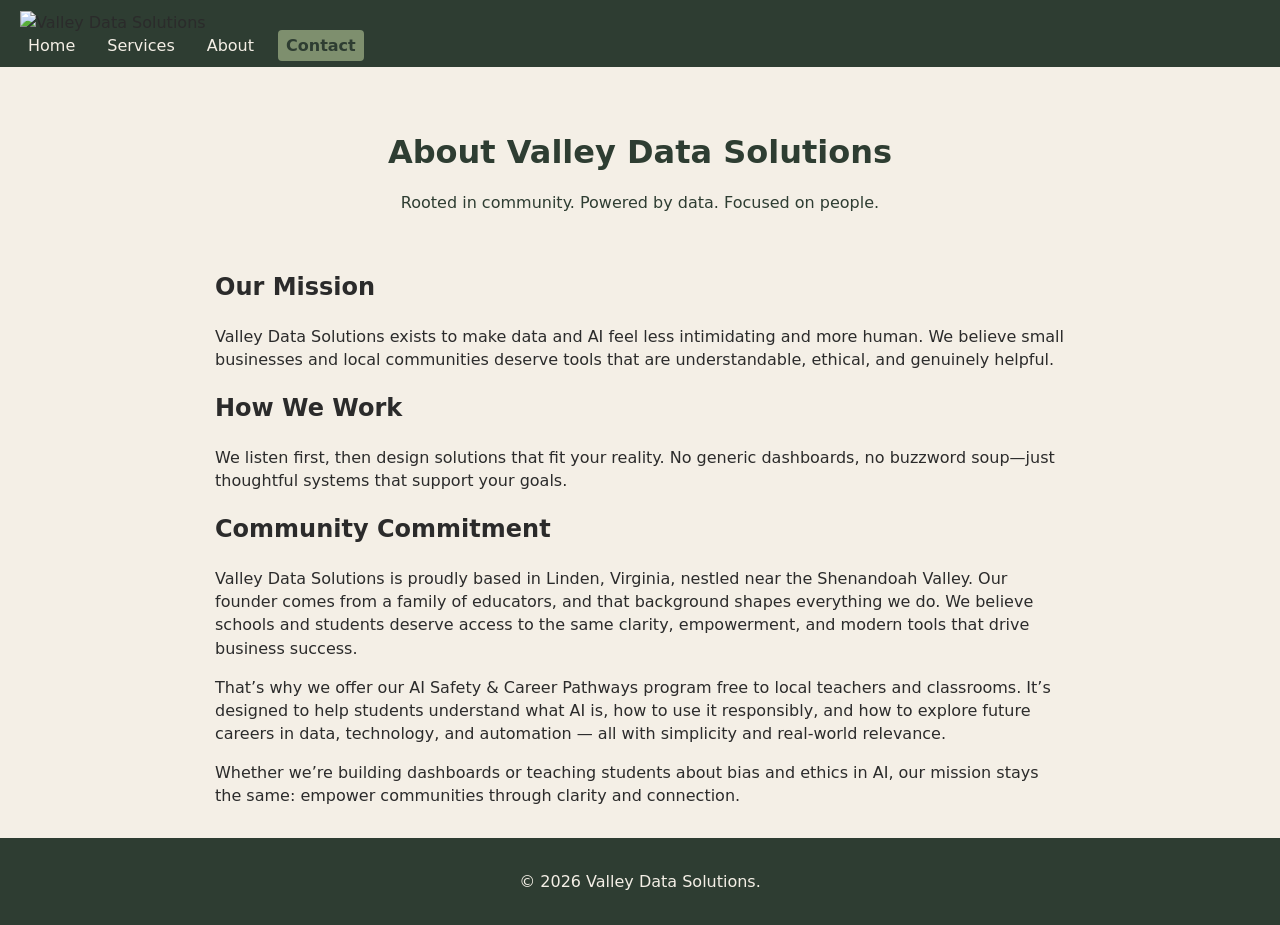
==== about.html @ 58f8d3e8 "Force update all HTML pages" ====
<!DOCTYPE html>
<html lang="en">
<head>
    <meta charset="UTF-8">
    <meta name="viewport" content="width=device-width, initial-scale=1.0">
    <title>About Us – Valley Data Solutions</title>
    <link rel="stylesheet" href="styles.css">
</head>
<body>

<nav>
    <div class="nav-left">
        <img src="logo.png" class="logo" alt="Valley Data Solutions">

        <button class="hamburger" id="hamburger">
            <span></span>
            <span></span>
            <span></span>
        </button>
    </div>

    <ul id="nav-links">
        <li><a href="/">Home</a></li>
        <li><a href="#services">Services</a></li>
        <li><a href="#about">About</a></li>
        <li><a href="#contact" class="cta">Contact</a></li>
    </ul>
</nav>
<header>
    <h1>About Valley Data Solutions</h1>
    <p>Rooted in community. Powered by data. Focused on people.</p>
</header>

<section class="content">
    <h2>Our Mission</h2>
    <p>Valley Data Solutions exists to make data and AI feel less intimidating and more human. We believe small businesses and local communities deserve tools that are understandable, ethical, and genuinely helpful.</p>

    <h2>How We Work</h2>
    <p>We listen first, then design solutions that fit your reality. No generic dashboards, no buzzword soup—just thoughtful systems that support your goals.</p>

    <h2>Community Commitment</h2>
    <p>Valley Data Solutions is proudly based in Linden, Virginia, nestled near the Shenandoah Valley. Our founder comes from a family of educators, and that background shapes everything we do. We believe schools and students deserve access to the same clarity, empowerment, and modern tools that drive business success.</p>

<p>That’s why we offer our AI Safety & Career Pathways program free to local teachers and classrooms. It’s designed to help students understand what AI is, how to use it responsibly, and how to explore future careers in data, technology, and automation — all with simplicity and real-world relevance.</p>

<p>Whether we’re building dashboards or teaching students about bias and ethics in AI, our mission stays the same: empower communities through clarity and connection.</p>
</section>

<footer>
    <p>© 2026 Valley Data Solutions.</p>
</footer>
<script>
const hamburger = document.getElementById('hamburger');
const navLinks = document.getElementById('nav-links');

hamburger.addEventListener('click', () => {
    hamburger.classList.toggle('active');
    navLinks.classList.toggle('active');
});
</script>

</body>
</html>
---- styles.css ----
/* Base */
body {
    margin: 0;
    font-family: "Segoe UI", system-ui, -apple-system, sans-serif;
    background-color: #F7F4EF;
    color: #3A3A3A;
}

/* Navigation */
nav {
    background-color: #2F4F3E;
    padding: 12px 20px;
}

nav ul {
    list-style: none;
    margin: 0;
    padding: 0;
    display: flex;
    gap: 18px;
    align-items: center;
}

nav a {
    color: #F7F4EF;
    text-decoration: none;
    font-weight: 500;
    padding: 6px 8px;
    border-radius: 4px;
}

nav a.active {
    background-color: #445F4D;
}

nav a.cta {
    background-color: #8FAF9A;
    color: #2F4F3E;
    font-weight: 600;
}

/* Hero */
.hero {
    background: linear-gradient(135deg, #2F4F3E, #445F4D);
    color: #F7F4EF;
    padding: 80px 20px;
    text-align: center;
}

.hero-content {
    max-width: 800px;
    margin: 0 auto;
}

.hero h1 {
    margin: 0 0 10px;
    font-size: 3rem;
}

.hero p {
    margin: 0 0 25px;
    font-size: 1.2rem;
}

.hero-buttons {
    display: flex;
    justify-content: center;
    gap: 15px;
    flex-wrap: wrap;
}

/* Buttons */
.btn {
    display: inline-block;
    padding: 10px 18px;
    border-radius: 4px;
    text-decoration: none;
    font-weight: 600;
}

.btn.primary {
    background-color: #F7F4EF;
    color: #2F4F3E;
}

.btn.secondary {
    background-color: #8FAF9A;
    color: #2F4F3E;
}

/* Sections */
header {
    text-align: center;
    padding: 50px 20px 30px;
    color: #2F4F3E;
}

header h1 {
    margin-bottom: 10px;
}

.intro, .content {
    max-width: 800px;
    margin: 30px auto;
    padding: 0 20px;
}

/* Cards */
.cards {
    max-width: 1000px;
    margin: 30px auto 50px;
    padding: 0 20px;
    display: grid;
    gap: 20px;
}

.cards .card {
    background-color: #E8E1D5;
    border-left: 6px solid #8FAF9A;
    padding: 20px;
    border-radius: 6px;
}

/* Services */
.services {
    max-width: 900px;
    margin: 30px auto 50px;
    padding: 0 20px;
}

.service-card {
    background-color: #E8E1D5;
    border-left: 6px solid #8FAF9A;
    padding: 20px;
    border-radius: 6px;
    margin-bottom: 20px;
}

.service-card .price {
    font-weight: 700;
    margin-top: 10px;
}

/* Base */
body {
    margin: 0;
    font-family: "Segoe UI", system-ui, sans-serif;
    background-color: #F4EFE6;
    color: #2B2B2B;
    line-height: 1.45;
}

/* Navigation */
nav {
    background-color: #2E3D32;
    padding: 10px 20px;
}

nav ul {
    list-style: none;
    margin: 0;
    padding: 0;
    display: flex;
    gap: 16px;
    align-items: center;
}

nav a {
    color: #F4EFE6;
    text-decoration: none;
    font-weight: 500;
    padding: 6px 8px;
    border-radius: 4px;
}

nav a.active {
    background-color: #556B2F;
}

nav a.cta {
    background-color: #7E8F6E;
    color: #2E3D32;
    font-weight: 600;
}

/* Hero */
.hero {
    background-color: #2E3D32;
    color: #F4EFE6;
    padding: 60px 20px;
    text-align: center;
}

.hero h1 {
    margin: 0 0 8px;
    font-size: 2.6rem;
}

.hero p {
    margin: 0 0 20px;
    font-size: 1.1rem;
    max-width: 600px;
    margin-left: auto;
    margin-right: auto;
}

.hero-buttons {
    display: flex;
    justify-content: center;
    gap: 12px;
}

/* Buttons */
.btn {
    display: inline-block;
    padding: 10px 16px;
    border-radius: 4px;
    text-decoration: none;
    font-weight: 600;
}

.btn.primary {
    background-color: #F4EFE6;
    color: #2E3D32;
}

.btn.secondary {
    background-color: #7E8F6E;
    color: #2E3D32;
}

/* Sections */
header {
    text-align: center;
    padding: 40px 20px 20px;
    color: #2E3D32;
}

.intro, .content {
    max-width: 850px;
    margin: 20px auto;
    padding: 0 20px;
}

/* Cards */
.cards {
    max-width: 900px;
    margin: 20px auto 40px;
    padding: 0 20px;
    display: grid;
    gap: 16px;
}

.card {
    background-color: #E3D9C8;
    border-left: 5px solid #556B2F;
    padding: 18px;
    border-radius: 6px;
}

/* Services */
.services {
    max-width: 850px;
    margin: 20px auto 40px;
    padding: 0 20px;
}

.service-card {
    background-color: #E3D9C8;
    border-left: 5px solid #556B2F;
    padding: 18px;
    border-radius: 6px;
    margin-bottom: 16px;
}

.service-card .price {
    font-weight: 700;
    margin-top: 8px;
}

/* Forms */
.form-section {
    max-width: 600px;
    margin: 20px auto 40px;
    background-color: #E3D9C8;
    padding: 22px 18px;
    border-radius: 8px;
}

form label {
    display: block;
    margin-top: 12px;
    font-weight: 600;
    color: #2E3D32;
}

form input,
form textarea {
    width: 90%;
    padding: 10px;
    margin-top: 4px;
    border-radius: 4px;
    border: 1px solid #7E8F6E;
    background-color: #F4EFE6;
    font-family: inherit;
}

button {
    margin-top: 18px;
    background-color: #2E3D32;
    color: #F4EFE6;
    padding: 10px 18px;
    border: none;
    border-radius: 4px;
    cursor: pointer;
    font-weight: 600;
}

/* Footer */
footer {
    text-align: center;
    padding: 16px;
    background-color: #2E3D32;
    color: #F4EFE6;
    margin-top: 30px;
}
.logo { height: 60px; margin-right: 12px; vertical-align: middle; }

.biglogo { height: 400px; margin-right: 12px; vertical-align: middle; }

/* ------------------------------
   HAMBURGER MENU (MOBILE)
------------------------------ */

/* Hide hamburger on desktop */
.hamburger {
    display: none;
    flex-direction: column;
    gap: 6px;
    background: none;
    border: none;
    cursor: pointer;
    padding: 6px;
}

.hamburger span {
    width: 28px;
    height: 3px;
    background: #F4EFE6; /* matches your nav text color */
    border-radius: 3px;
    transition: 0.3s ease;
}

/* Mobile nav container */
.nav-links {
    display: flex;
    gap: 16px;
    align-items: center;
}

/* ------------------------------
   MOBILE BREAKPOINT
------------------------------ */
@media (max-width: 768px) {

    /* Show hamburger */
    .hamburger {
        display: flex;
    }

    /* Turn nav into vertical dropdown */
    nav ul {
        position: absolute;
        top: 60px;
        right: 0;
        width: 100%;
        background-color: #2E3D32;
        flex-direction: column;
        align-items: center;
        gap: 20px;
        padding: 20px 0;
        display: none; /* hidden by default */
        border-bottom: 2px solid #556B2F;
    }

    /* When active */
    nav ul.active {
        display: flex;
    }

    /* Animate hamburger into X */
    .hamburger.active span:nth-child(1) {
        transform: translateY(9px) rotate(45deg);
    }

    .hamburger.active span:nth-child(2) {
        opacity: 0;
    }

    .hamburger.active span:nth-child(3) {
        transform: translateY(-9px) rotate(-45deg);
    }

    /* Hero text scaling */
    .hero h1 {
        font-size: 2rem;
    }

    .hero p {
        font-size: 1rem;
    }

    /* Cards stack cleanly */
    .cards {
        grid-template-columns: 1fr;
    }

    /* Form width fix */
    form input,
    form textarea {
        width: 100%;
    }

    /* Logo scaling */
    .logo {
        height: 45px;
    }
/* Minor optimization to force Git update */
nav img.logo { display: inline-block; }
}
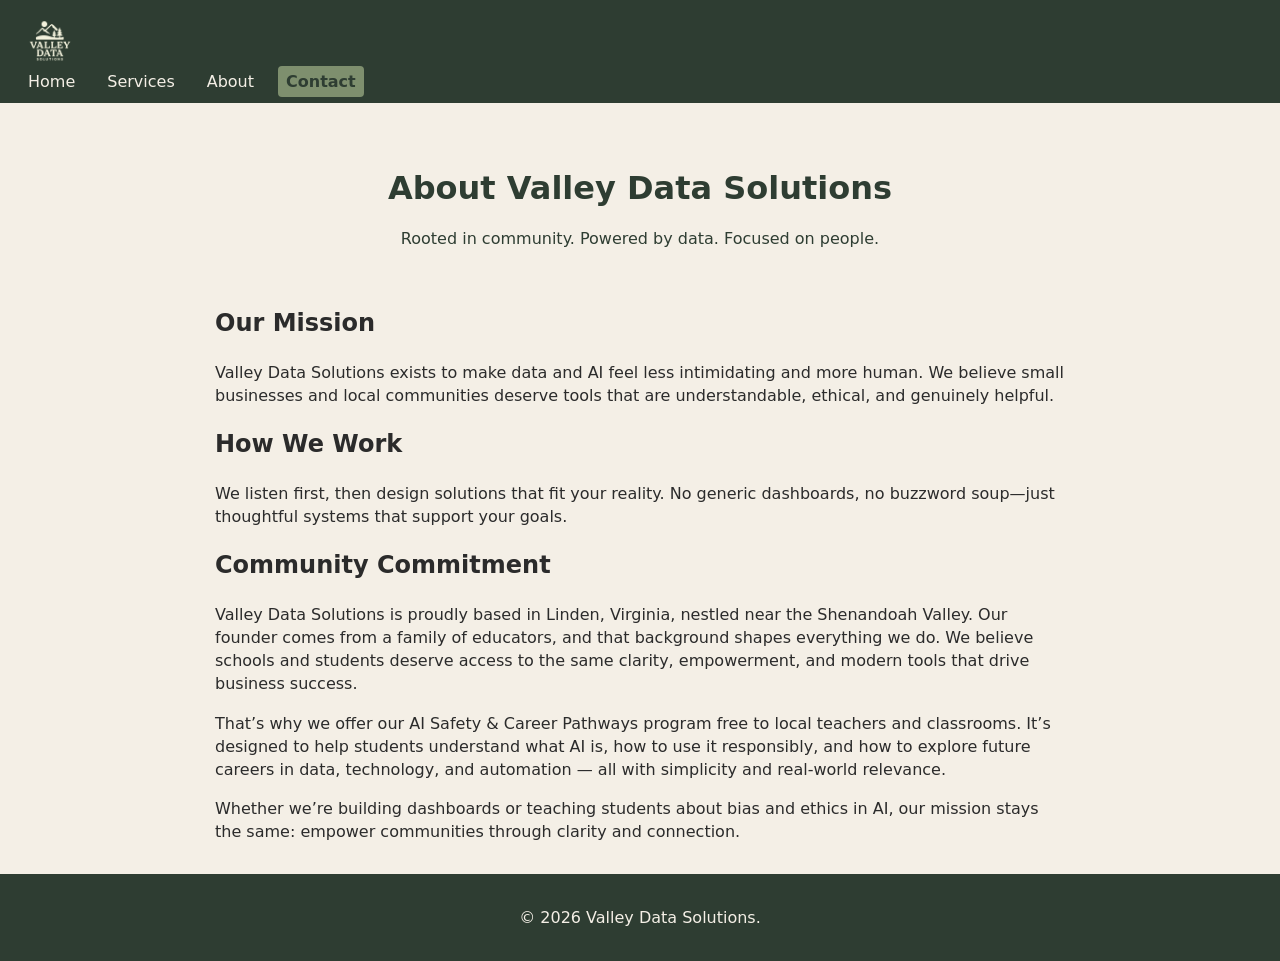
==== commit b69ec335: "Force update all HTML pages" ====
--- a/about.html
+++ b/about.html
@@ -10,7 +10,7 @@
 
 <nav>
     <div class="nav-left">
-        <img src="logo.png" class="logo" alt="Valley Data Solutions">
+        <img src="logo-light.png" class="logo" alt="Valley Data Solutions">
 
         <button class="hamburger" id="hamburger">
             <span></span>
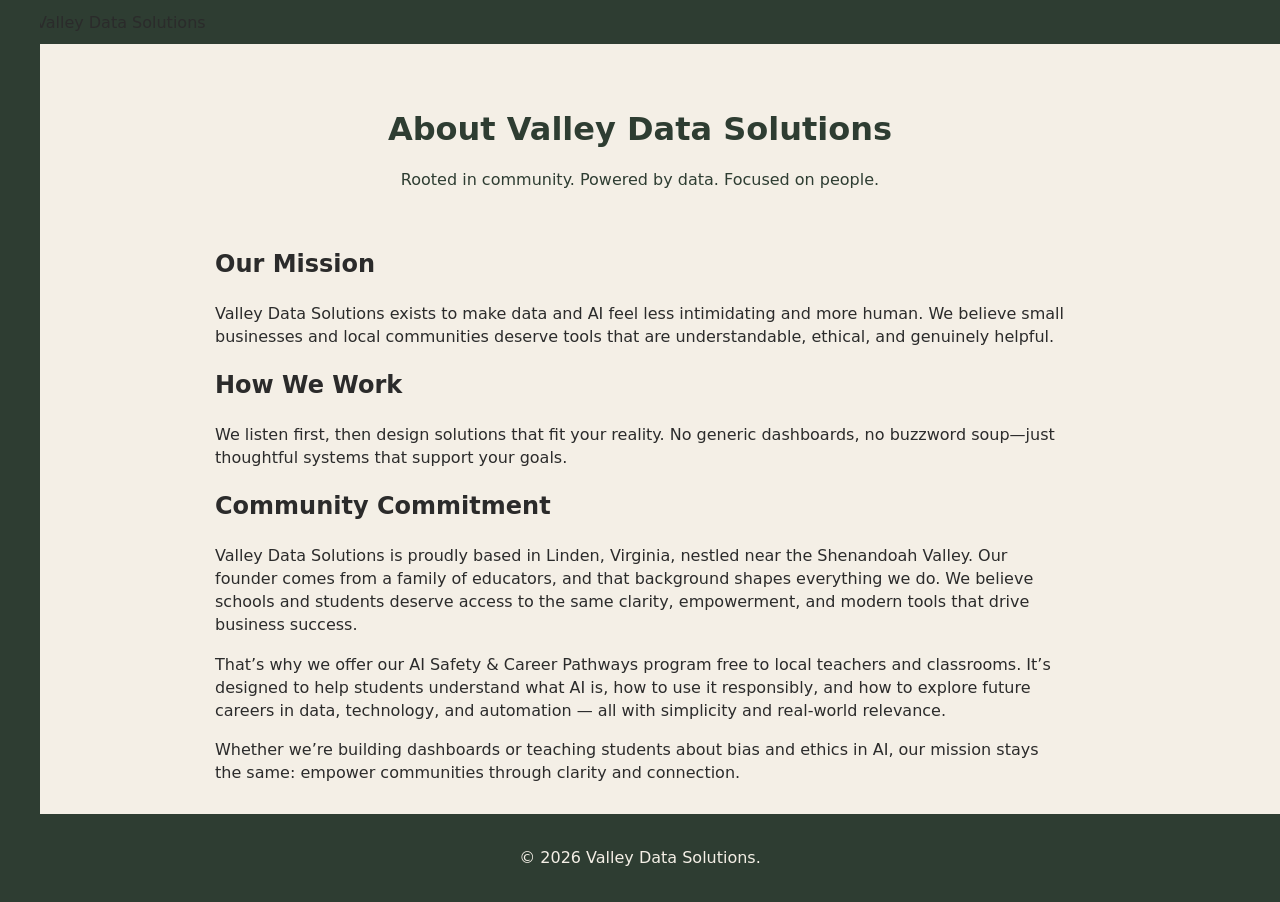
==== commit 607778ea: "Updated nav + hamburger menu across all pages" ====
--- a/about.html
+++ b/about.html
@@ -10,7 +10,7 @@
 
 <nav>
     <div class="nav-left">
-        <img src="logo-light.png" class="logo" alt="Valley Data Solutions">
+        <img src="logo.png" class="logo" alt="Valley Data Solutions">
 
         <button class="hamburger" id="hamburger">
             <span></span>
@@ -18,14 +18,17 @@
             <span></span>
         </button>
     </div>
+</nav>
 
-    <ul id="nav-links">
-        <li><a href="/">Home</a></li>
-        <li><a href="#services">Services</a></li>
-        <li><a href="#about">About</a></li>
-        <li><a href="#contact" class="cta">Contact</a></li>
+<!-- Slide-out menu -->
+<div class="side-menu" id="side-menu">
+    <ul>
+        <li><a href="index.html">Home</a></li>
+        <li><a href="services.html">Services</a></li>
+        <li><a href="about.html">About</a></li>
+        <li><a href="contact.html" class="cta">Contact</a></li>
     </ul>
-</nav>
+</div>
 <header>
     <h1>About Valley Data Solutions</h1>
     <p>Rooted in community. Powered by data. Focused on people.</p>
--- a/styles.css
+++ b/styles.css
@@ -427,4 +427,64 @@
     }
 /* Minor optimization to force Git update */
 nav img.logo { display: inline-block; }
+nav {
+    display: flex;
+    justify-content: space-between;
+    align-items: center; /* THIS fixes the vertical alignment */
+    padding: 12px 20px;
+    background-color: #2E3D32;
+    position: relative;
+    z-index: 1000;
+}
+
+.nav-left {
+    display: flex;
+    align-items: center;
+    gap: 12px;
+}
+}
+/* Slide-out menu */
+.side-menu {
+    position: fixed;
+    top: 0;
+    left: -260px; /* hidden off-screen */
+    width: 260px;
+    height: 100vh;
+    background-color: #2E3D32;
+    padding: 40px 20px;
+    transition: left 0.3s ease;
+    z-index: 2000;
+}
+
+.side-menu ul {
+    list-style: none;
+    padding: 0;
+    margin: 0;
+    display: flex;
+    flex-direction: column;
+    gap: 20px;
+}
+
+.side-menu a {
+    color: #F4EFE6;
+    text-decoration: none;
+    font-size: 1.2rem;
+    font-weight: 500;
+}
+
+.side-menu.active {
+    left: 0; /* slide in */
+}
+
+/* Hamburger animation */
+.hamburger.active span:nth-child(1) {
+    transform: translateY(9px) rotate(45deg);
+}
+
+.hamburger.active span:nth-child(2) {
+    opacity: 0;
+}
+
+.hamburger.active span:nth-child(3) {
+    transform: translateY(-9px) rotate(-45deg);
 }
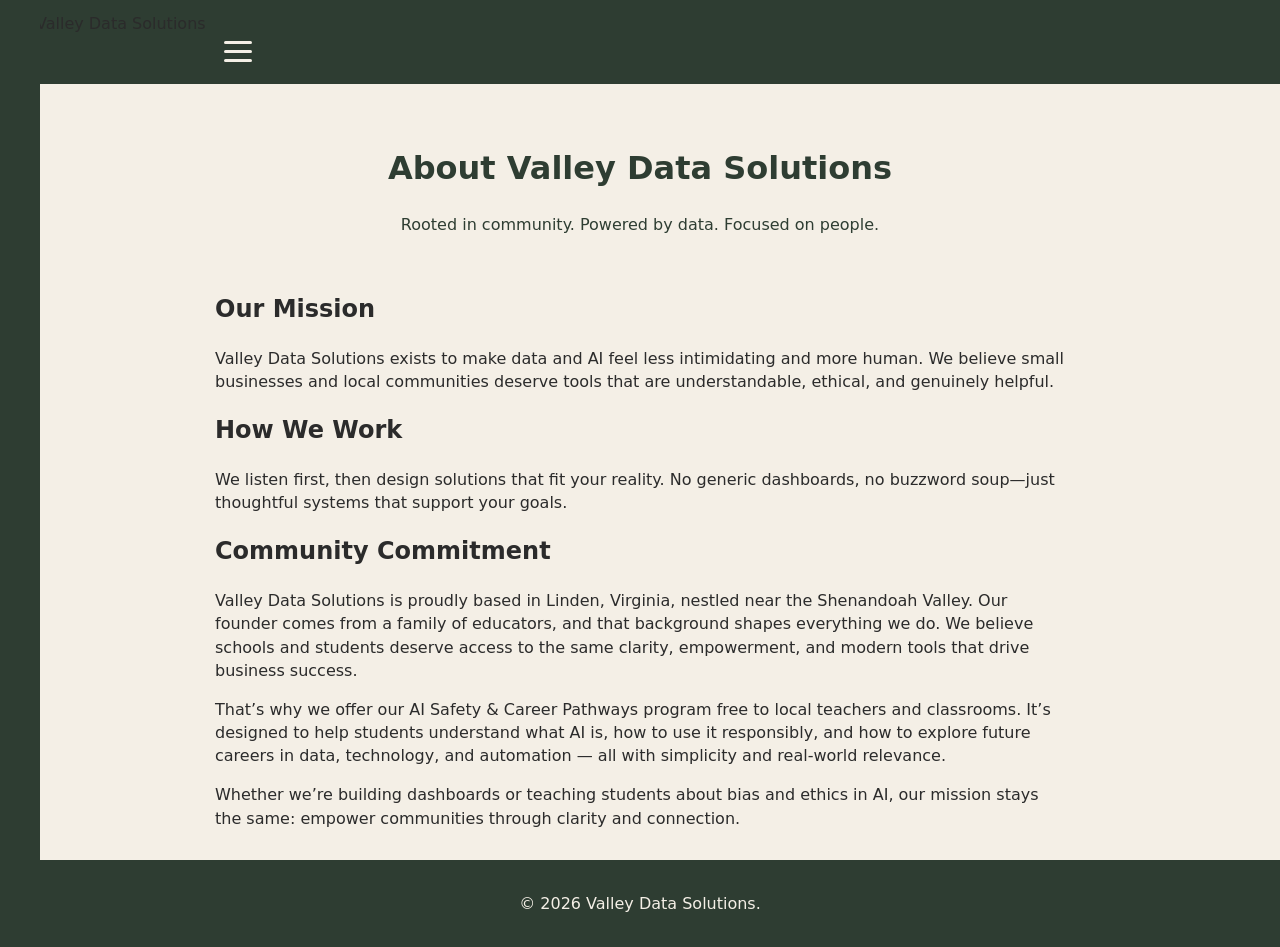
==== commit b1a333dd: "Updated nav + hamburger menu across all pages" ====
--- a/about.html
+++ b/about.html
@@ -29,6 +29,7 @@
         <li><a href="contact.html" class="cta">Contact</a></li>
     </ul>
 </div>
+
 <header>
     <h1>About Valley Data Solutions</h1>
     <p>Rooted in community. Powered by data. Focused on people.</p>
@@ -54,11 +55,11 @@
 </footer>
 <script>
 const hamburger = document.getElementById('hamburger');
-const navLinks = document.getElementById('nav-links');
+const sideMenu = document.getElementById('side-menu');
 
 hamburger.addEventListener('click', () => {
     hamburger.classList.toggle('active');
-    navLinks.classList.toggle('active');
+    sideMenu.classList.toggle('active');
 });
 </script>
 
--- a/styles.css
+++ b/styles.css
@@ -1,147 +1,6 @@
-/* Base */
-body {
-    margin: 0;
-    font-family: "Segoe UI", system-ui, -apple-system, sans-serif;
-    background-color: #F7F4EF;
-    color: #3A3A3A;
-}
-
-/* Navigation */
-nav {
-    background-color: #2F4F3E;
-    padding: 12px 20px;
-}
-
-nav ul {
-    list-style: none;
-    margin: 0;
-    padding: 0;
-    display: flex;
-    gap: 18px;
-    align-items: center;
-}
-
-nav a {
-    color: #F7F4EF;
-    text-decoration: none;
-    font-weight: 500;
-    padding: 6px 8px;
-    border-radius: 4px;
-}
-
-nav a.active {
-    background-color: #445F4D;
-}
-
-nav a.cta {
-    background-color: #8FAF9A;
-    color: #2F4F3E;
-    font-weight: 600;
-}
-
-/* Hero */
-.hero {
-    background: linear-gradient(135deg, #2F4F3E, #445F4D);
-    color: #F7F4EF;
-    padding: 80px 20px;
-    text-align: center;
-}
-
-.hero-content {
-    max-width: 800px;
-    margin: 0 auto;
-}
-
-.hero h1 {
-    margin: 0 0 10px;
-    font-size: 3rem;
-}
-
-.hero p {
-    margin: 0 0 25px;
-    font-size: 1.2rem;
-}
-
-.hero-buttons {
-    display: flex;
-    justify-content: center;
-    gap: 15px;
-    flex-wrap: wrap;
-}
-
-/* Buttons */
-.btn {
-    display: inline-block;
-    padding: 10px 18px;
-    border-radius: 4px;
-    text-decoration: none;
-    font-weight: 600;
-}
-
-.btn.primary {
-    background-color: #F7F4EF;
-    color: #2F4F3E;
-}
-
-.btn.secondary {
-    background-color: #8FAF9A;
-    color: #2F4F3E;
-}
-
-/* Sections */
-header {
-    text-align: center;
-    padding: 50px 20px 30px;
-    color: #2F4F3E;
-}
-
-header h1 {
-    margin-bottom: 10px;
-}
-
-.intro, .content {
-    max-width: 800px;
-    margin: 30px auto;
-    padding: 0 20px;
-}
-
-/* Cards */
-.cards {
-    max-width: 1000px;
-    margin: 30px auto 50px;
-    padding: 0 20px;
-    display: grid;
-    gap: 20px;
-}
-
-.cards .card {
-    background-color: #E8E1D5;
-    border-left: 6px solid #8FAF9A;
-    padding: 20px;
-    border-radius: 6px;
-}
-
-/* Services */
-.services {
-    max-width: 900px;
-    margin: 30px auto 50px;
-    padding: 0 20px;
-}
-
-.service-card {
-    background-color: #E8E1D5;
-    border-left: 6px solid #8FAF9A;
-    padding: 20px;
-    border-radius: 6px;
-    margin-bottom: 20px;
-}
-
-.service-card .price {
-    font-weight: 700;
-    margin-top: 10px;
-}
-
-/* Base */
+/* -----------------------------------
+   BASE
+----------------------------------- */
 body {
     margin: 0;
     font-family: "Segoe UI", system-ui, sans-serif;
@@ -150,40 +9,110 @@
     line-height: 1.45;
 }
 
-/* Navigation */
+/* -----------------------------------
+   NAVIGATION
+----------------------------------- */
 nav {
-    background-color: #2E3D32;
-    padding: 10px 20px;
-}
-
-nav ul {
+    display: flex;
+    justify-content: space-between;
+    align-items: center;
+    padding: 12px 20px;
+    background-color: #2E3D32;
+    position: relative;
+    z-index: 1000;
+}
+
+.nav-left {
+    display: flex;
+    align-items: center;
+    gap: 12px;
+}
+
+.logo {
+    height: 60px;
+    vertical-align: middle;
+}
+
+/* -----------------------------------
+   HAMBURGER BUTTON
+----------------------------------- */
+.hamburger {
+    display: flex;
+    flex-direction: column;
+    gap: 6px;
+    background: none;
+    border: none;
+    cursor: pointer;
+    padding: 6px;
+}
+
+.hamburger span {
+    width: 28px;
+    height: 3px;
+    background: #F4EFE6;
+    border-radius: 3px;
+    transition: 0.3s ease;
+}
+
+/* Hamburger animation */
+.hamburger.active span:nth-child(1) {
+    transform: translateY(9px) rotate(45deg);
+}
+
+.hamburger.active span:nth-child(2) {
+    opacity: 0;
+}
+
+.hamburger.active span:nth-child(3) {
+    transform: translateY(-9px) rotate(-45deg);
+}
+
+/* -----------------------------------
+   SLIDE-OUT SIDE MENU
+----------------------------------- */
+.side-menu {
+    position: fixed;
+    top: 0;
+    left: -260px; /* hidden off-screen */
+    width: 260px;
+    height: 100vh;
+    background-color: #2E3D32;
+    padding: 40px 20px;
+    transition: left 0.3s ease;
+    z-index: 2000;
+}
+
+.side-menu.active {
+    left: 0; /* slide in */
+}
+
+.side-menu ul {
     list-style: none;
+    padding: 0;
     margin: 0;
-    padding: 0;
-    display: flex;
-    gap: 16px;
-    align-items: center;
-}
-
-nav a {
+    display: flex;
+    flex-direction: column;
+    gap: 20px;
+}
+
+.side-menu a {
     color: #F4EFE6;
     text-decoration: none;
+    font-size: 1.2rem;
     font-weight: 500;
-    padding: 6px 8px;
-    border-radius: 4px;
-}
-
-nav a.active {
-    background-color: #556B2F;
-}
-
-nav a.cta {
+}
+
+.side-menu a.cta {
     background-color: #7E8F6E;
     color: #2E3D32;
-    font-weight: 600;
-}
-
-/* Hero */
+    padding: 8px 12px;
+    border-radius: 4px;
+    font-weight: 600;
+}
+
+/* -----------------------------------
+   HERO
+----------------------------------- */
 .hero {
     background-color: #2E3D32;
     color: #F4EFE6;
@@ -210,7 +139,9 @@
     gap: 12px;
 }
 
-/* Buttons */
+/* -----------------------------------
+   BUTTONS
+----------------------------------- */
 .btn {
     display: inline-block;
     padding: 10px 16px;
@@ -229,20 +160,25 @@
     color: #2E3D32;
 }
 
-/* Sections */
+/* -----------------------------------
+   SECTIONS
+----------------------------------- */
 header {
     text-align: center;
     padding: 40px 20px 20px;
     color: #2E3D32;
 }
 
-.intro, .content {
+.intro,
+.content {
     max-width: 850px;
     margin: 20px auto;
     padding: 0 20px;
 }
 
-/* Cards */
+/* -----------------------------------
+   CARDS
+----------------------------------- */
 .cards {
     max-width: 900px;
     margin: 20px auto 40px;
@@ -258,7 +194,9 @@
     border-radius: 6px;
 }
 
-/* Services */
+/* -----------------------------------
+   SERVICES
+----------------------------------- */
 .services {
     max-width: 850px;
     margin: 20px auto 40px;
@@ -278,7 +216,9 @@
     margin-top: 8px;
 }
 
-/* Forms */
+/* -----------------------------------
+   FORMS
+----------------------------------- */
 .form-section {
     max-width: 600px;
     margin: 20px auto 40px;
@@ -296,7 +236,7 @@
 
 form input,
 form textarea {
-    width: 90%;
+    width: 100%;
     padding: 10px;
     margin-top: 4px;
     border-radius: 4px;
@@ -316,7 +256,9 @@
     font-weight: 600;
 }
 
-/* Footer */
+/* -----------------------------------
+   FOOTER
+----------------------------------- */
 footer {
     text-align: center;
     padding: 16px;
@@ -324,84 +266,15 @@
     color: #F4EFE6;
     margin-top: 30px;
 }
-.logo { height: 60px; margin-right: 12px; vertical-align: middle; }
-
-.biglogo { height: 400px; margin-right: 12px; vertical-align: middle; }
-
-/* ------------------------------
-   HAMBURGER MENU (MOBILE)
------------------------------- */
-
-/* Hide hamburger on desktop */
-.hamburger {
-    display: none;
-    flex-direction: column;
-    gap: 6px;
-    background: none;
-    border: none;
-    cursor: pointer;
-    padding: 6px;
-}
-
-.hamburger span {
-    width: 28px;
-    height: 3px;
-    background: #F4EFE6; /* matches your nav text color */
-    border-radius: 3px;
-    transition: 0.3s ease;
-}
-
-/* Mobile nav container */
-.nav-links {
-    display: flex;
-    gap: 16px;
-    align-items: center;
-}
-
-/* ------------------------------
-   MOBILE BREAKPOINT
------------------------------- */
+
+/* -----------------------------------
+   MOBILE
+----------------------------------- */
 @media (max-width: 768px) {
-
-    /* Show hamburger */
-    .hamburger {
-        display: flex;
-    }
-
-    /* Turn nav into vertical dropdown */
-    nav ul {
-        position: absolute;
-        top: 60px;
-        right: 0;
-        width: 100%;
-        background-color: #2E3D32;
-        flex-direction: column;
-        align-items: center;
-        gap: 20px;
-        padding: 20px 0;
-        display: none; /* hidden by default */
-        border-bottom: 2px solid #556B2F;
-    }
-
-    /* When active */
-    nav ul.active {
-        display: flex;
-    }
-
-    /* Animate hamburger into X */
-    .hamburger.active span:nth-child(1) {
-        transform: translateY(9px) rotate(45deg);
-    }
-
-    .hamburger.active span:nth-child(2) {
-        opacity: 0;
-    }
-
-    .hamburger.active span:nth-child(3) {
-        transform: translateY(-9px) rotate(-45deg);
-    }
-
-    /* Hero text scaling */
+    .cards {
+        grid-template-columns: 1fr;
+    }
+
     .hero h1 {
         font-size: 2rem;
     }
@@ -410,81 +283,7 @@
         font-size: 1rem;
     }
 
-    /* Cards stack cleanly */
-    .cards {
-        grid-template-columns: 1fr;
-    }
-
-    /* Form width fix */
-    form input,
-    form textarea {
-        width: 100%;
-    }
-
-    /* Logo scaling */
     .logo {
-        height: 45px;
-    }
-/* Minor optimization to force Git update */
-nav img.logo { display: inline-block; }
-nav {
-    display: flex;
-    justify-content: space-between;
-    align-items: center; /* THIS fixes the vertical alignment */
-    padding: 12px 20px;
-    background-color: #2E3D32;
-    position: relative;
-    z-index: 1000;
-}
-
-.nav-left {
-    display: flex;
-    align-items: center;
-    gap: 12px;
-}
-}
-/* Slide-out menu */
-.side-menu {
-    position: fixed;
-    top: 0;
-    left: -260px; /* hidden off-screen */
-    width: 260px;
-    height: 100vh;
-    background-color: #2E3D32;
-    padding: 40px 20px;
-    transition: left 0.3s ease;
-    z-index: 2000;
-}
-
-.side-menu ul {
-    list-style: none;
-    padding: 0;
-    margin: 0;
-    display: flex;
-    flex-direction: column;
-    gap: 20px;
-}
-
-.side-menu a {
-    color: #F4EFE6;
-    text-decoration: none;
-    font-size: 1.2rem;
-    font-weight: 500;
-}
-
-.side-menu.active {
-    left: 0; /* slide in */
-}
-
-/* Hamburger animation */
-.hamburger.active span:nth-child(1) {
-    transform: translateY(9px) rotate(45deg);
-}
-
-.hamburger.active span:nth-child(2) {
-    opacity: 0;
-}
-
-.hamburger.active span:nth-child(3) {
-    transform: translateY(-9px) rotate(-45deg);
+        height: 48px;
+    }
 }
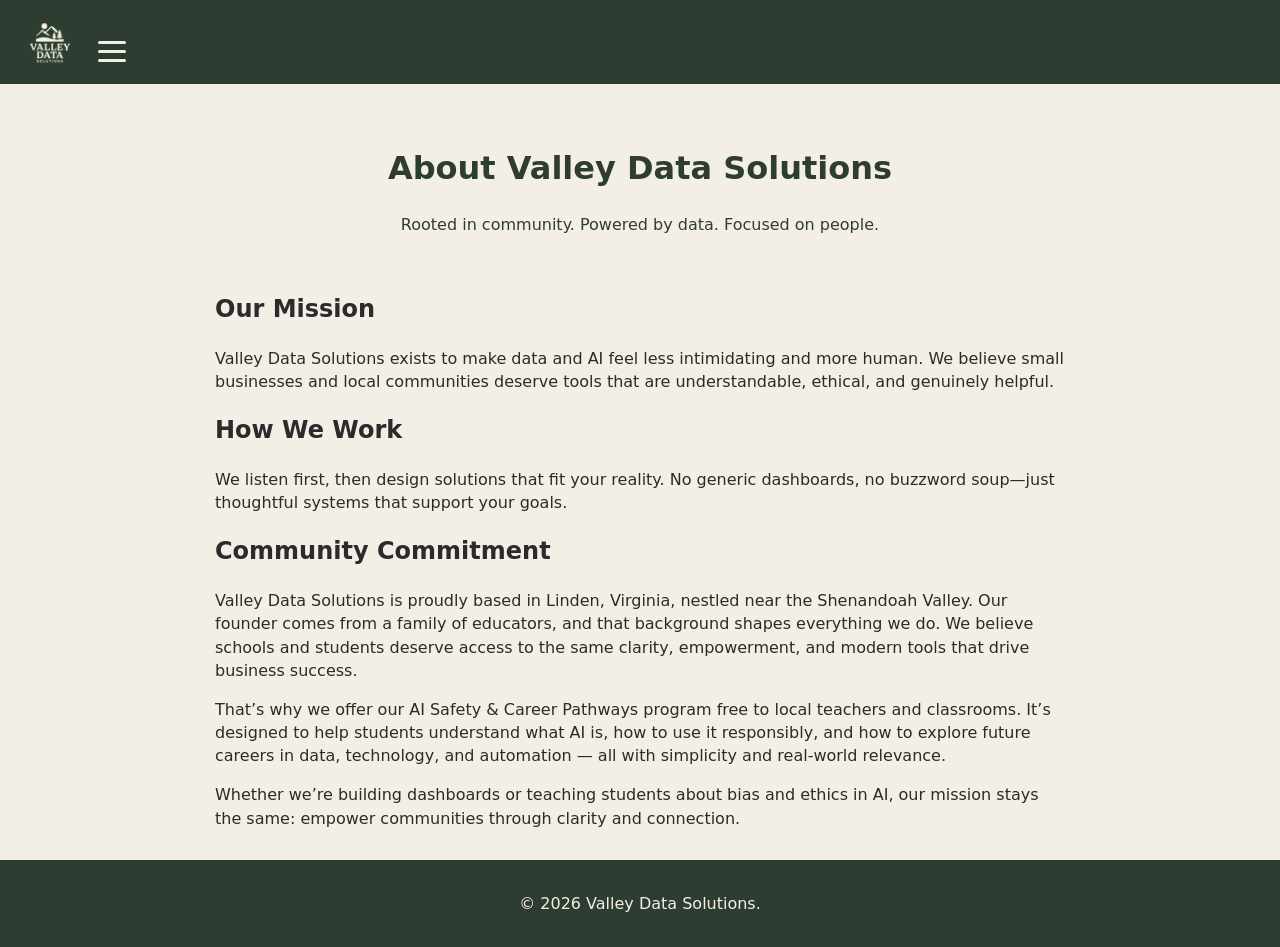
==== commit 3435db2d: "Updated nav + hamburger menu across all pages" ====
--- a/about.html
+++ b/about.html
@@ -10,7 +10,7 @@
 
 <nav>
     <div class="nav-left">
-        <img src="logo.png" class="logo" alt="Valley Data Solutions">
+        <img src="logo-light.png" class="logo" alt="Valley Data Solutions">
 
         <button class="hamburger" id="hamburger">
             <span></span>
--- a/styles.css
+++ b/styles.css
@@ -10,6 +10,29 @@
 }
 
 /* -----------------------------------
+   LOGO SIZING
+----------------------------------- */
+.logo {
+    height: 60px;
+    max-height: 60px;
+    width: auto;
+}
+
+.biglogo {
+    height: 120px;
+    max-height: 120px;
+    width: auto;
+    display: block;
+    margin: 0 auto;
+}
+
+/* Prevent hero from stretching the big logo */
+.hero img.biglogo {
+    width: auto !important;
+    max-width: none !important;
+}
+
+/* -----------------------------------
    NAVIGATION
 ----------------------------------- */
 nav {
@@ -26,11 +49,6 @@
     display: flex;
     align-items: center;
     gap: 12px;
-}
-
-.logo {
-    height: 60px;
-    vertical-align: middle;
 }
 
 /* -----------------------------------
@@ -73,7 +91,7 @@
 .side-menu {
     position: fixed;
     top: 0;
-    left: -260px; /* hidden off-screen */
+    left: -320px; /* fully hidden off-screen */
     width: 260px;
     height: 100vh;
     background-color: #2E3D32;
@@ -167,6 +185,7 @@
     text-align: center;
     padding: 40px 20px 20px;
     color: #2E3D32;
+    background: none; /* removes green bar on other pages */
 }
 
 .intro,
@@ -285,5 +304,11 @@
 
     .logo {
         height: 48px;
+        max-height: 48px;
+    }
+
+    .biglogo {
+        height: 100px;
+        max-height: 100px;
     }
 }
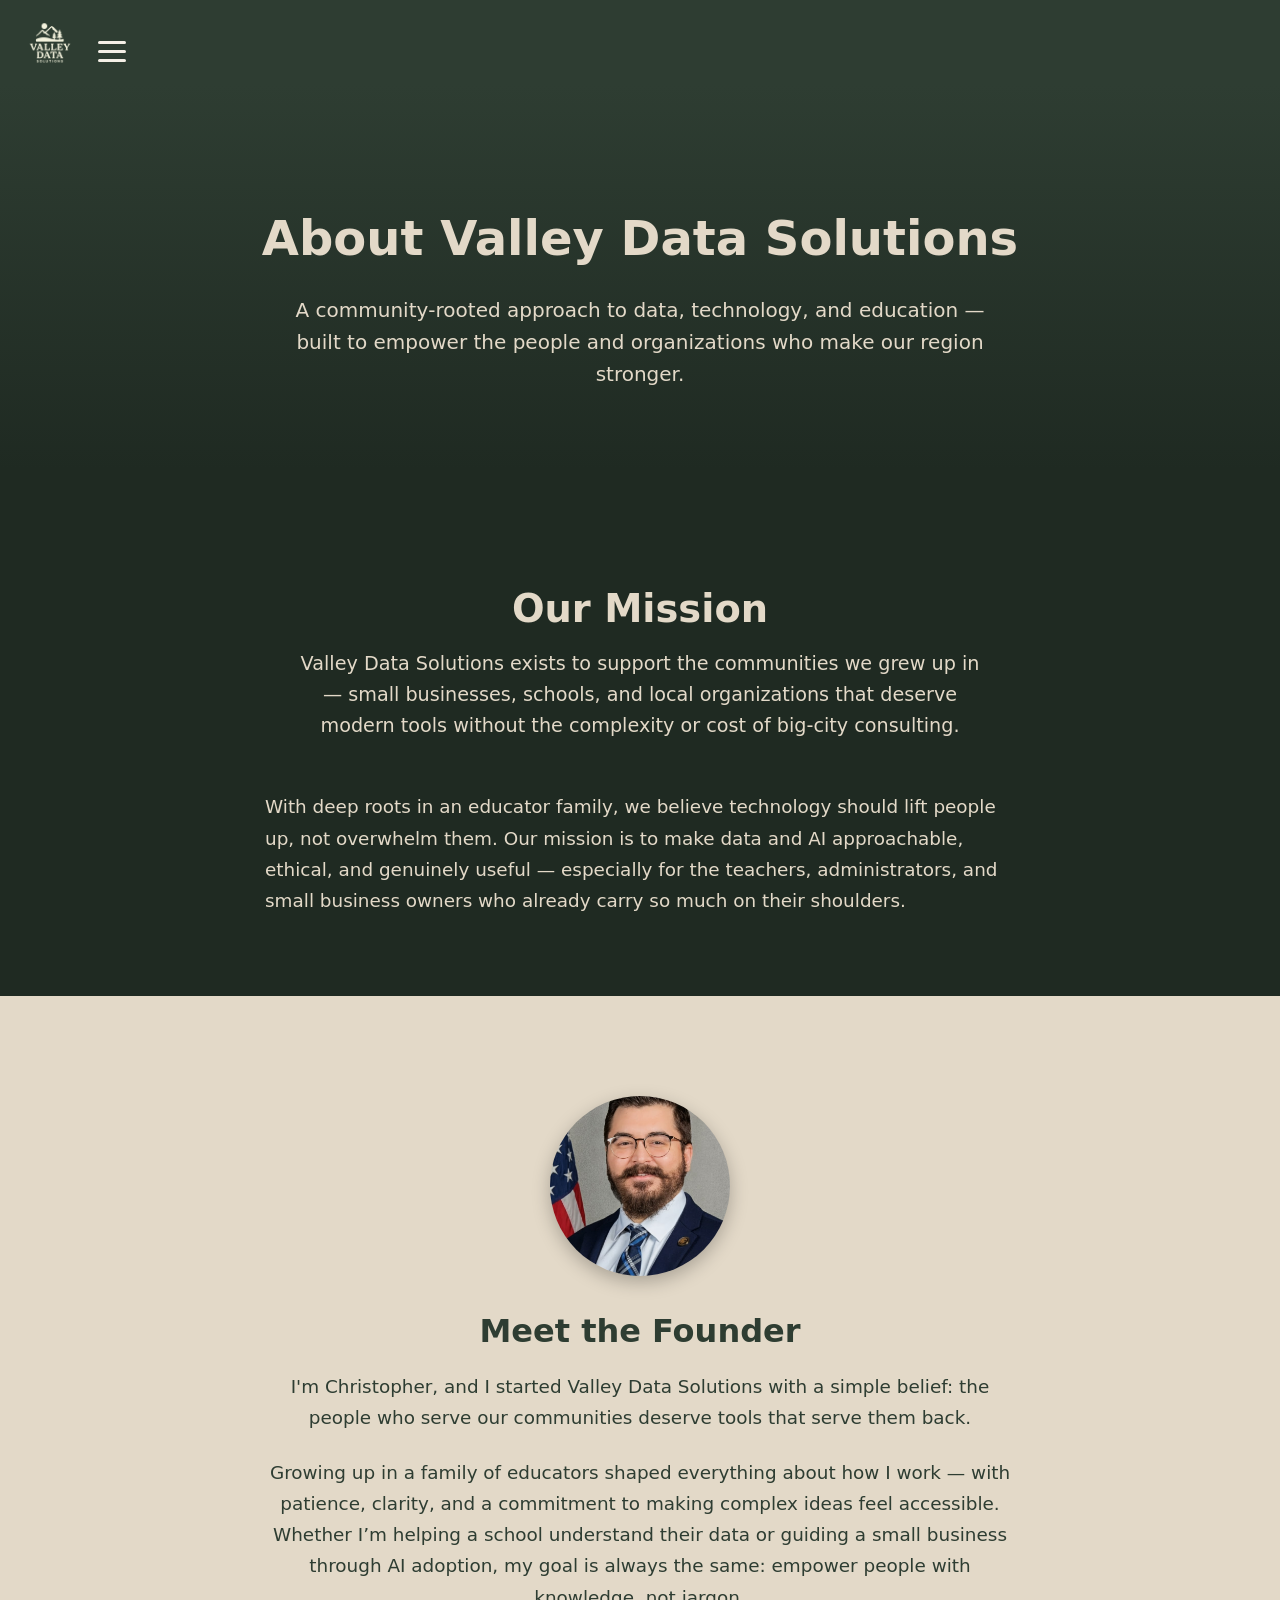
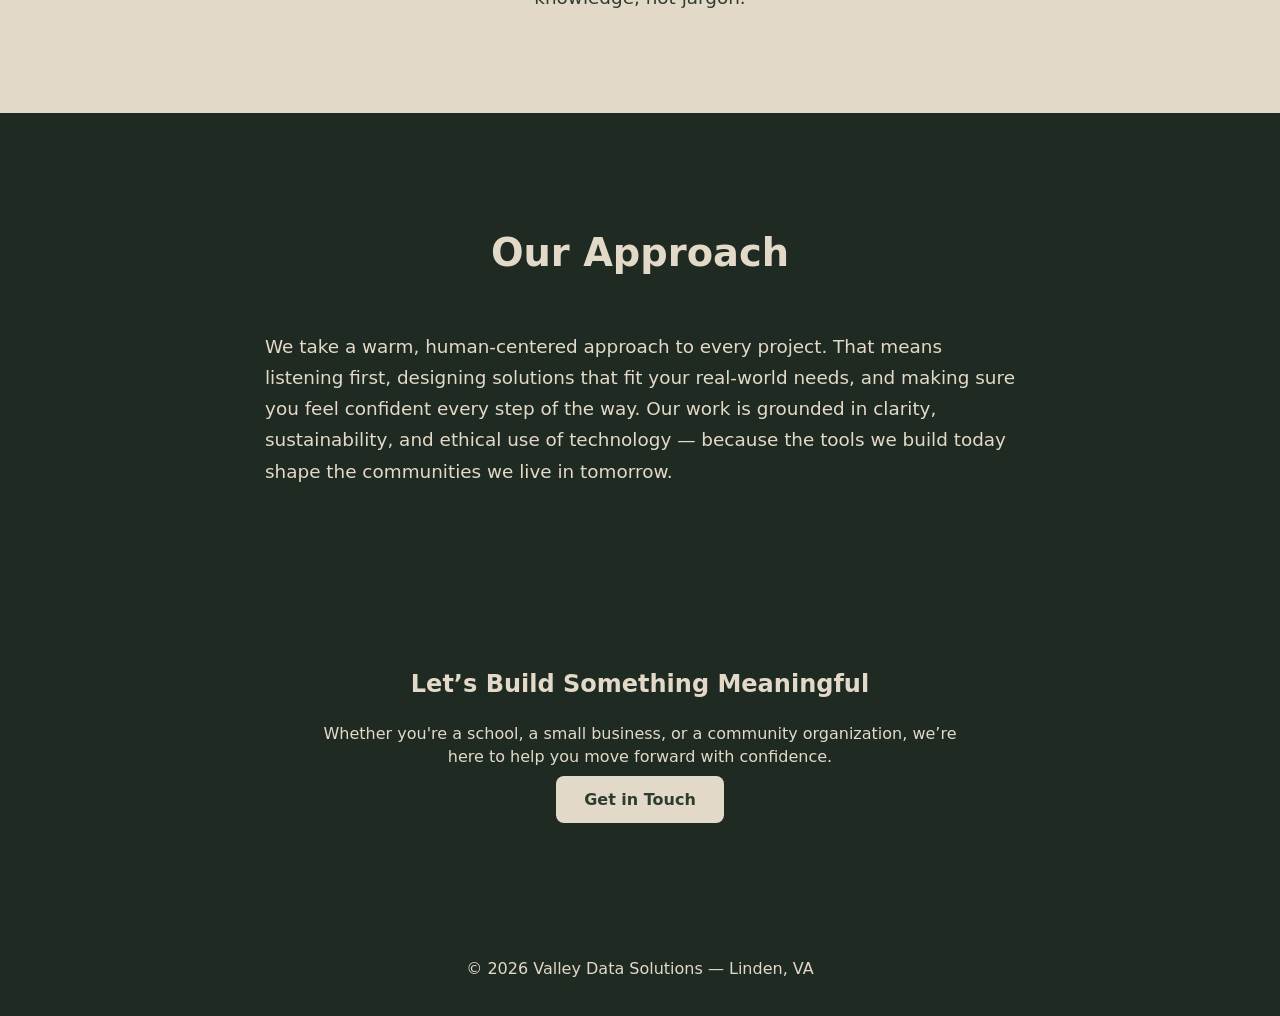
==== commit b3f68289: "Overhaul Site UI" ====
--- a/about.html
+++ b/about.html
@@ -3,65 +3,257 @@
 <head>
     <meta charset="UTF-8">
     <meta name="viewport" content="width=device-width, initial-scale=1.0">
-    <title>About Us – Valley Data Solutions</title>
+    <title>About — Valley Data Solutions</title>
     <link rel="stylesheet" href="styles.css">
+
+    <style>
+        :root {
+            --cream: #E3D9C8;
+            --green-dark: #1F2A22;
+            --green-deep: #2E3D32;
+        }
+
+        body {
+            background: var(--green-dark);
+            color: var(--cream);
+        }
+
+        /* --- HERO --- */
+        .hero {
+            background: linear-gradient(180deg, var(--green-deep) 0%, var(--green-dark) 100%);
+            padding: 100px 20px 80px;
+            text-align: center;
+        }
+
+        .hero h1 {
+            font-size: 3rem;
+            margin-bottom: 20px;
+	    color: #E3D9C8;
+
+        }
+
+        .hero p {
+            max-width: 700px;
+            margin: 0 auto;
+            font-size: 1.25rem;
+            line-height: 1.6;
+	    color: #E3D9C8
+        }
+
+        /* --- SECTION WRAPPERS --- */
+        section {
+            padding: 80px 20px;
+        }
+
+        .section-header {
+            text-align: center;
+            margin-bottom: 50px;
+        }
+
+        .section-header h2 {
+            font-size: 2.4rem;
+            margin-bottom: 12px;
+        }
+
+        .section-header p {
+            max-width: 700px;
+            margin: 0 auto;
+            font-size: 1.2rem;
+            line-height: 1.6;
+        }
+
+        /* --- FOUNDER SECTION (cream background) --- */
+        .founder-section {
+            background: var(--cream);
+            color: var(--green-deep);
+            padding: 100px 20px;
+            text-align: center;
+        }
+
+        .founder-photo {
+            width: 180px;
+            height: 180px;
+            border-radius: 50%;
+            background: #cfc4b3; /* placeholder tone */
+            margin: 0 auto 30px;
+            box-shadow: 0 6px 18px rgba(0,0,0,0.25);
+        }
+
+        .founder-section h3 {
+            font-size: 2rem;
+            margin-bottom: 16px;
+        }
+
+        .founder-section p {
+            max-width: 750px;
+            margin: 0 auto;
+            font-size: 1.15rem;
+            line-height: 1.7;
+        }
+
+        /* --- APPROACH SECTION --- */
+        .approach-section p {
+            max-width: 750px;
+            margin: 0 auto;
+            font-size: 1.15rem;
+            line-height: 1.7;
+        }
+
+        /* --- CTA --- */
+        .cta-section {
+            text-align: center;
+            padding: 80px 20px;
+        }
+
+        .cta-section a {
+            background: var(--cream);
+            color: var(--green-deep);
+            padding: 14px 28px;
+            border-radius: 8px;
+            font-weight: 600;
+            text-decoration: none;
+        }
+
+        /* --- FOOTER --- */
+        footer {
+            background: var(--green-dark);
+            color: var(--cream);
+            text-align: center;
+            padding: 20px;
+        }
+    </style>
 </head>
+
 <body>
 
-<nav>
-    <div class="nav-left">
-        <img src="logo-light.png" class="logo" alt="Valley Data Solutions">
-
-        <button class="hamburger" id="hamburger">
-            <span></span>
-            <span></span>
-            <span></span>
-        </button>
+    <!-- NAVIGATION -->
+    <nav>
+        <div class="nav-left">
+            <img src="logo-light.png" class="logo" alt="Valley Data Solutions">
+
+            <button class="hamburger" id="hamburger">
+                <span></span>
+                <span></span>
+                <span></span>
+            </button>
+        </div>
+    </nav>
+
+    <div id="overlay"></div>
+
+    <div class="full-menu" id="full-menu">
+        <div class="menu-header">
+            <img src="logo-light.png" class="logo" alt="Valley Data Solutions">
+            <button class="close-menu" id="close-menu">×</button>
+        </div>
+
+        <ul class="menu-links">
+            <li><a href="index.html">Home</a></li>
+            <li><a href="services.html">Services</a></li>
+            <li><a href="about.html" class="cta">About</a></li>
+            <li><a href="contact.html">Contact</a></li>
+        </ul>
+
+        <div class="menu-footer">
+            <p>Social</p>
+            <a href="#">LinkedIn</a>
+            <a href="#">Facebook</a>
+            <a href="mailto:info@valleydatasolutions.com">Email</a>
+        </div>
     </div>
-</nav>
-
-<!-- Slide-out menu -->
-<div class="side-menu" id="side-menu">
-    <ul>
-        <li><a href="index.html">Home</a></li>
-        <li><a href="services.html">Services</a></li>
-        <li><a href="about.html">About</a></li>
-        <li><a href="contact.html" class="cta">Contact</a></li>
-    </ul>
+
+    <!-- HERO -->
+    <section class="hero">
+        <h1>About Valley Data Solutions</h1>
+        <p>
+            A community‑rooted approach to data, technology, and education — built to empower the people and organizations who make our region stronger.
+        </p>
+    </section>
+
+    <!-- MISSION SECTION -->
+    <section>
+        <div class="section-header">
+            <h2>Our Mission</h2>
+            <p>
+                Valley Data Solutions exists to support the communities we grew up in — small businesses, schools, and local organizations that deserve modern tools without the complexity or cost of big‑city consulting.
+            </p>
+        </div>
+
+        <p style="max-width: 750px; margin: 0 auto; font-size: 1.15rem; line-height: 1.7;">
+            With deep roots in an educator family, we believe technology should lift people up, not overwhelm them. Our mission is to make data and AI approachable, ethical, and genuinely useful — especially for the teachers, administrators, and small business owners who already carry so much on their shoulders.
+        </p>
+    </section>
+
+    <!-- FOUNDER SECTION (cream background) -->
+    <section class="founder-section">
+        <div class="founder-photo">
+    <img src="Founder.png" alt="Founder Photo">
 </div>
 
-<header>
-    <h1>About Valley Data Solutions</h1>
-    <p>Rooted in community. Powered by data. Focused on people.</p>
-</header>
-
-<section class="content">
-    <h2>Our Mission</h2>
-    <p>Valley Data Solutions exists to make data and AI feel less intimidating and more human. We believe small businesses and local communities deserve tools that are understandable, ethical, and genuinely helpful.</p>
-
-    <h2>How We Work</h2>
-    <p>We listen first, then design solutions that fit your reality. No generic dashboards, no buzzword soup—just thoughtful systems that support your goals.</p>
-
-    <h2>Community Commitment</h2>
-    <p>Valley Data Solutions is proudly based in Linden, Virginia, nestled near the Shenandoah Valley. Our founder comes from a family of educators, and that background shapes everything we do. We believe schools and students deserve access to the same clarity, empowerment, and modern tools that drive business success.</p>
-
-<p>That’s why we offer our AI Safety & Career Pathways program free to local teachers and classrooms. It’s designed to help students understand what AI is, how to use it responsibly, and how to explore future careers in data, technology, and automation — all with simplicity and real-world relevance.</p>
-
-<p>Whether we’re building dashboards or teaching students about bias and ethics in AI, our mission stays the same: empower communities through clarity and connection.</p>
-</section>
-
-<footer>
-    <p>© 2026 Valley Data Solutions.</p>
-</footer>
-<script>
-const hamburger = document.getElementById('hamburger');
-const sideMenu = document.getElementById('side-menu');
-
-hamburger.addEventListener('click', () => {
-    hamburger.classList.toggle('active');
-    sideMenu.classList.toggle('active');
-});
-</script>
+        <h3>Meet the Founder</h3>
+
+        <p>
+            I'm Christopher, and I started Valley Data Solutions with a simple belief:  
+            the people who serve our communities deserve tools that serve them back.
+        </p>
+
+        <br>
+
+        <p>
+            Growing up in a family of educators shaped everything about how I work — with patience, clarity, and a commitment to making complex ideas feel accessible. Whether I’m helping a school understand their data or guiding a small business through AI adoption, my goal is always the same: empower people with knowledge, not jargon.
+        </p>
+    </section>
+
+    <!-- APPROACH SECTION -->
+    <section class="approach-section">
+        <div class="section-header">
+            <h2>Our Approach</h2>
+        </div>
+
+        <p>
+            We take a warm, human‑centered approach to every project. That means listening first, designing solutions that fit your real‑world needs, and making sure you feel confident every step of the way.  
+            Our work is grounded in clarity, sustainability, and ethical use of technology — because the tools we build today shape the communities we live in tomorrow.
+        </p>
+    </section>
+
+    <!-- CTA SECTION -->
+    <section class="cta-section">
+        <h2>Let’s Build Something Meaningful</h2>
+        <p style="max-width: 650px; margin: 20px auto;">
+            Whether you're a school, a small business, or a community organization, we’re here to help you move forward with confidence.
+        </p>
+
+        <a href="contact.html">Get in Touch</a>
+    </section>
+
+    <!-- FOOTER -->
+    <footer>
+        <p>© 2026 Valley Data Solutions — Linden, VA</p>
+    </footer>
+
+    <!-- JS FOR MENU -->
+    <script>
+        const hamburger = document.getElementById('hamburger');
+        const fullMenu = document.getElementById('full-menu');
+        const overlay = document.getElementById('overlay');
+        const closeMenu = document.getElementById('close-menu');
+
+        function openMenu() {
+            hamburger.classList.add('active');
+            fullMenu.classList.add('active');
+            overlay.classList.add('active');
+        }
+
+        function closeMenuFn() {
+            hamburger.classList.remove('active');
+            fullMenu.classList.remove('active');
+            overlay.classList.remove('active');
+        }
+
+        hamburger.addEventListener('click', openMenu);
+        closeMenu.addEventListener('click', closeMenuFn);
+        overlay.addEventListener('click', closeMenuFn);
+    </script>
 
 </body>
-</html>
+</html>
--- a/styles.css
+++ b/styles.css
@@ -12,24 +12,26 @@
 /* -----------------------------------
    LOGO SIZING
 ----------------------------------- */
+
+/* Small nav logo */
 .logo {
     height: 60px;
-    max-height: 60px;
     width: auto;
 }
 
+/* Large hero logo */
 .biglogo {
-    height: 120px;
-    max-height: 120px;
+    height: 400px;
     width: auto;
     display: block;
     margin: 0 auto;
 }
 
-/* Prevent hero from stretching the big logo */
+/* Ensure hero logo is never stretched or shrunk */
 .hero img.biglogo {
     width: auto !important;
     max-width: none !important;
+    height: 400px !important;
 }
 
 /* -----------------------------------
@@ -72,7 +74,6 @@
     transition: 0.3s ease;
 }
 
-/* Hamburger animation */
 .hamburger.active span:nth-child(1) {
     transform: translateY(9px) rotate(45deg);
 }
@@ -86,60 +87,110 @@
 }
 
 /* -----------------------------------
-   SLIDE-OUT SIDE MENU
------------------------------------ */
-.side-menu {
+   FULL-SCREEN MENU
+----------------------------------- */
+#overlay {
+    position: fixed;
+    inset: 0;
+    background: rgba(0,0,0,0.5);
+    opacity: 0;
+    pointer-events: none;
+    transition: opacity 0.3s ease;
+    z-index: 1500;
+}
+
+#overlay.active {
+    opacity: 1;
+    pointer-events: auto;
+}
+
+.full-menu {
     position: fixed;
     top: 0;
-    left: -320px; /* fully hidden off-screen */
-    width: 260px;
+    right: -100%;
+    width: 100%;
     height: 100vh;
     background-color: #2E3D32;
-    padding: 40px 20px;
-    transition: left 0.3s ease;
+    color: #F4EFE6;
+    padding: 20px;
+    box-sizing: border-box;
+    display: flex;
+    flex-direction: column;
+    justify-content: space-between;
+    transition: right 0.35s ease;
     z-index: 2000;
 }
 
-.side-menu.active {
-    left: 0; /* slide in */
-}
-
-.side-menu ul {
+.full-menu.active {
+    right: 0;
+}
+
+.menu-header {
+    display: flex;
+    justify-content: space-between;
+    align-items: center;
+}
+
+.close-menu {
+    background: none;
+    border: none;
+    font-size: 2.2rem;
+    color: #F4EFE6;
+    cursor: pointer;
+}
+
+.menu-links {
     list-style: none;
     padding: 0;
-    margin: 0;
+    margin: 40px 0;
     display: flex;
     flex-direction: column;
-    gap: 20px;
-}
-
-.side-menu a {
+    gap: 24px;
+}
+
+.menu-links a {
     color: #F4EFE6;
     text-decoration: none;
-    font-size: 1.2rem;
+    font-size: 1.6rem;
     font-weight: 500;
 }
 
-.side-menu a.cta {
-    background-color: #7E8F6E;
+.menu-links a.cta {
+    background-color: #F4EFE6;
     color: #2E3D32;
-    padding: 8px 12px;
+    padding: 10px 14px;
     border-radius: 4px;
     font-weight: 600;
 }
 
+.menu-footer {
+    display: flex;
+    flex-direction: column;
+    gap: 10px;
+}
+
+.menu-footer p {
+    font-weight: 700;
+    margin-bottom: 6px;
+}
+
+.menu-footer a {
+    color: #F4EFE6;
+    text-decoration: none;
+    font-size: 1rem;
+}
+
 /* -----------------------------------
    HERO
 ----------------------------------- */
 .hero {
-    background-color: #2E3D32;
     color: #F4EFE6;
     padding: 60px 20px;
     text-align: center;
 }
 
 .hero h1 {
-    margin: 0 0 8px;
+    margin: 20px 0 8px;
     font-size: 2.6rem;
 }
 
@@ -151,12 +202,6 @@
     margin-right: auto;
 }
 
-.hero-buttons {
-    display: flex;
-    justify-content: center;
-    gap: 12px;
-}
-
 /* -----------------------------------
    BUTTONS
 ----------------------------------- */
@@ -183,9 +228,8 @@
 ----------------------------------- */
 header {
     text-align: center;
-    padding: 40px 20px 20px;
+    padding: 20px 20px 10px;
     color: #2E3D32;
-    background: none; /* removes green bar on other pages */
 }
 
 .intro,
@@ -250,7 +294,6 @@
     display: block;
     margin-top: 12px;
     font-weight: 600;
-    color: #2E3D32;
 }
 
 form input,
@@ -290,6 +333,7 @@
    MOBILE
 ----------------------------------- */
 @media (max-width: 768px) {
+
     .cards {
         grid-template-columns: 1fr;
     }
@@ -304,11 +348,58 @@
 
     .logo {
         height: 48px;
-        max-height: 48px;
     }
 
     .biglogo {
-        height: 100px;
-        max-height: 100px;
-    }
+        height: 200px !important;
+    }
+}
+
+/* -----------------------------------
+   DESKTOP FULL-SCREEN MENU FIXES
+----------------------------------- */
+@media (min-width: 769px) {
+
+    .full-menu {
+        width: 100%;
+        right: -100%;
+        padding: 40px 60px;
+        justify-content: flex-start;
+        gap: 60px;
+    }
+
+    .menu-header {
+        padding-top: 20px;
+    }
+
+    .menu-links {
+        gap: 32px;
+    }
+
+    .menu-links a {
+        font-size: 2rem;
+    }
+
+    .menu-footer {
+        margin-top: auto;
+        padding-bottom: 40px;
+    }
+}
+
+/* -----------------------------------
+   FOUNDER PHOTO
+----------------------------------- */
+.founder-photo {
+    width: 180px;
+    height: 180px;
+    border-radius: 50%;
+    overflow: hidden;
+    margin: 0 auto 30px;
+    box-shadow: 0 6px 18px rgba(0,0,0,0.25);
+}
+
+.founder-photo img {
+    width: 100%;
+    height: 100%;
+    object-fit: cover;
 }
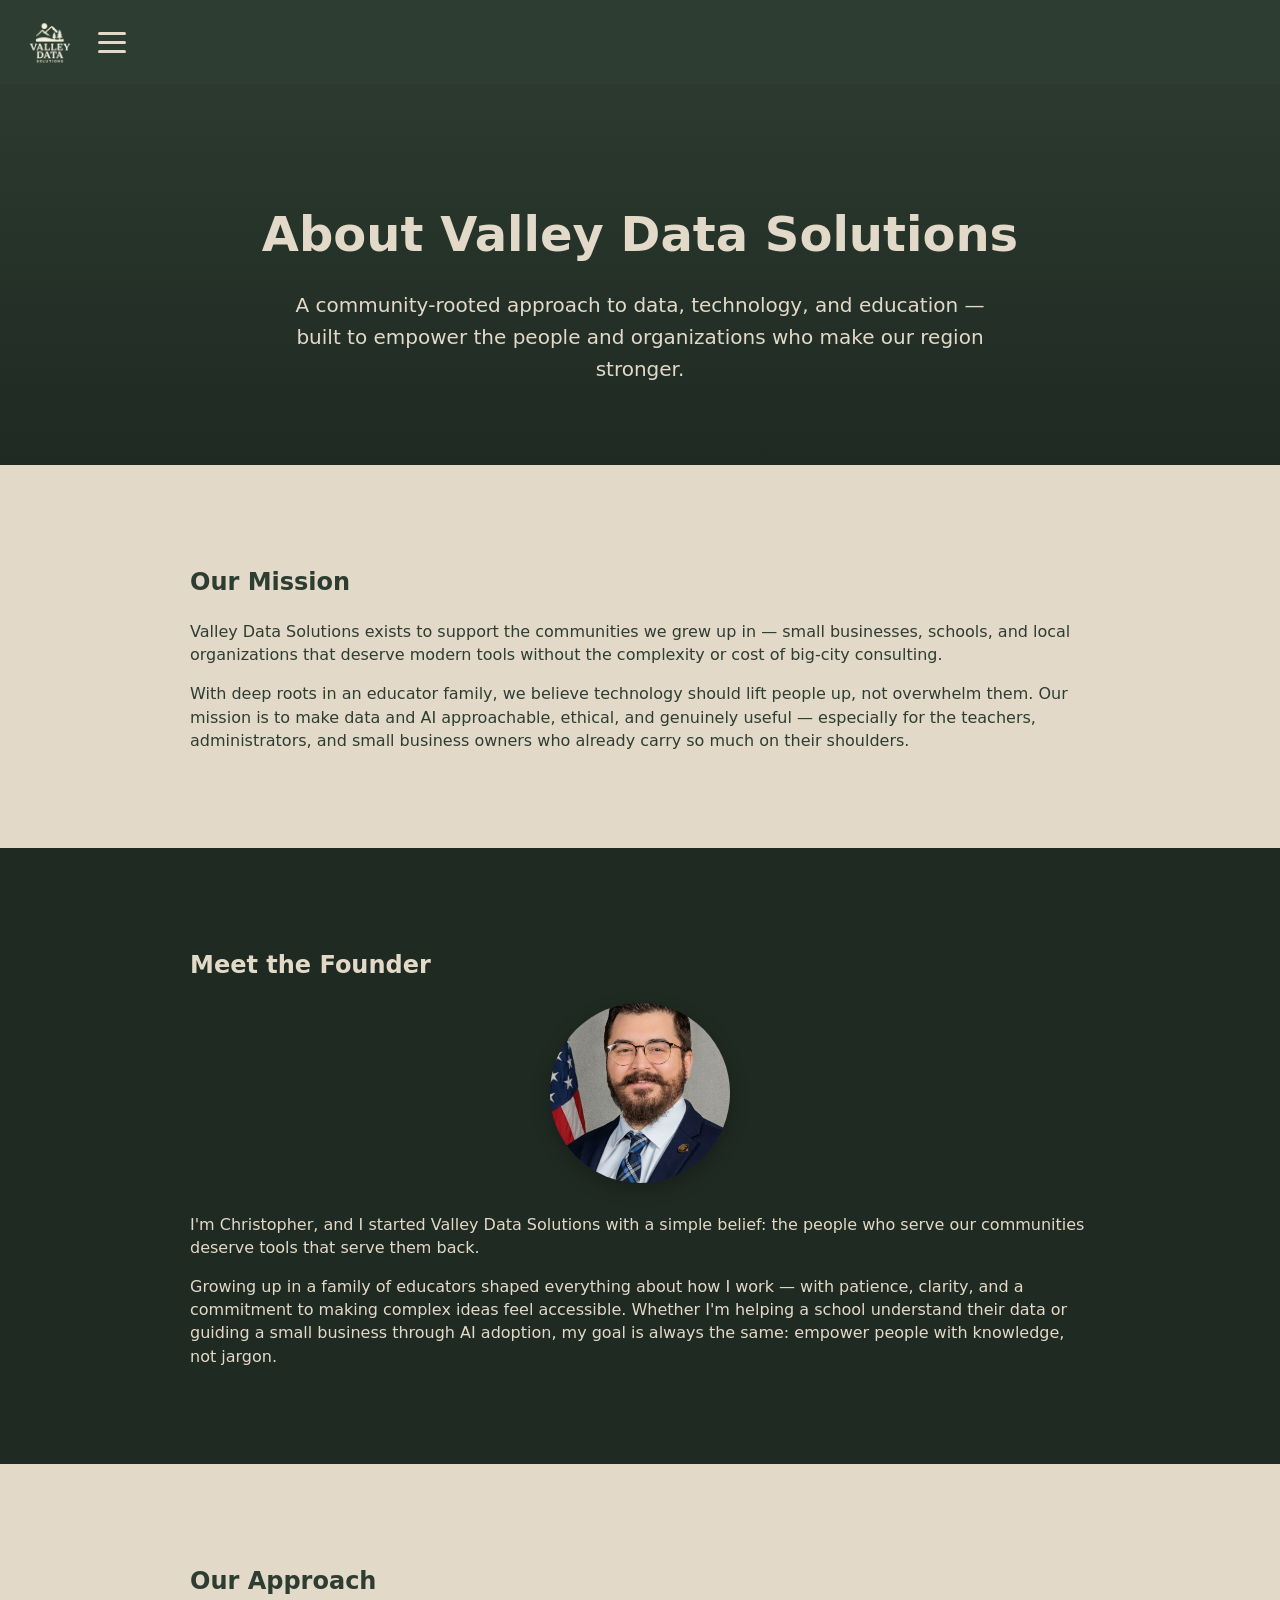
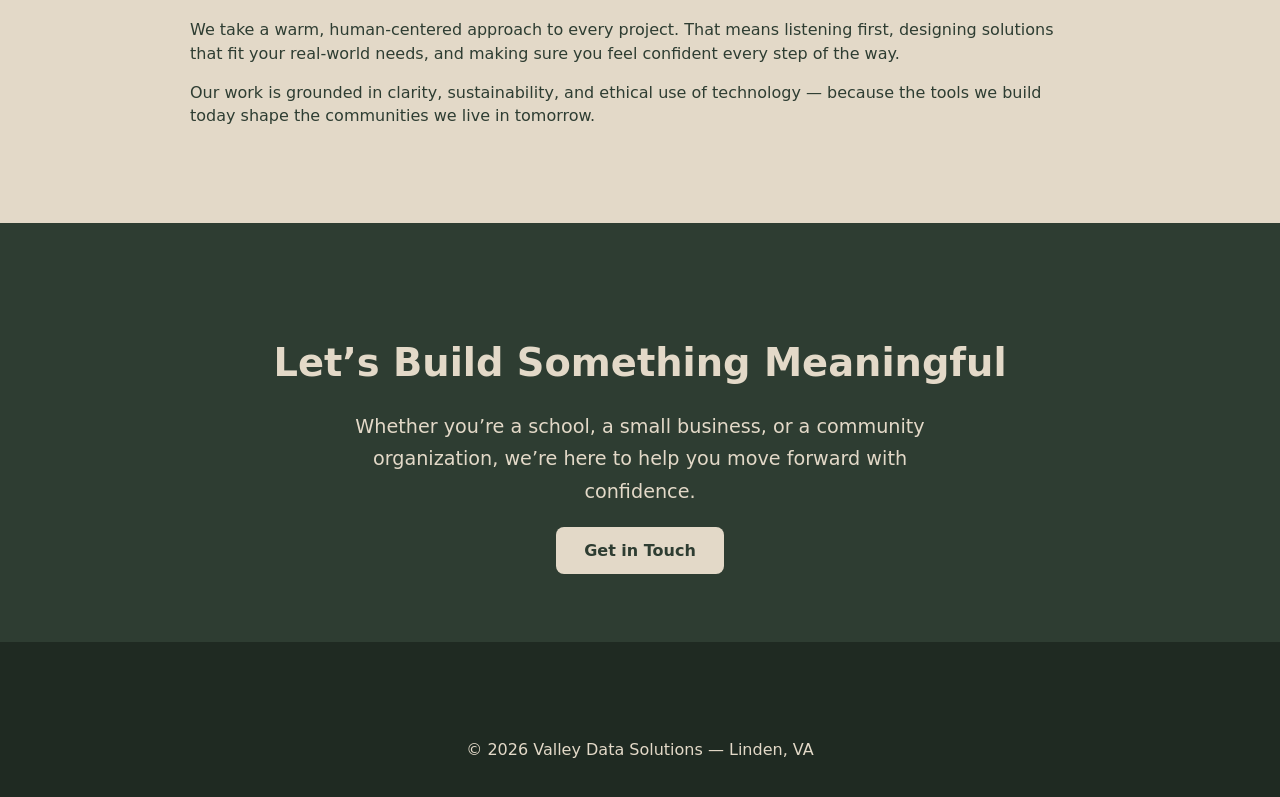
==== commit e3c1ef52: "Overhaul Site UI2.0" ====
--- a/about.html
+++ b/about.html
@@ -5,123 +5,6 @@
     <meta name="viewport" content="width=device-width, initial-scale=1.0">
     <title>About — Valley Data Solutions</title>
     <link rel="stylesheet" href="styles.css">
-
-    <style>
-        :root {
-            --cream: #E3D9C8;
-            --green-dark: #1F2A22;
-            --green-deep: #2E3D32;
-        }
-
-        body {
-            background: var(--green-dark);
-            color: var(--cream);
-        }
-
-        /* --- HERO --- */
-        .hero {
-            background: linear-gradient(180deg, var(--green-deep) 0%, var(--green-dark) 100%);
-            padding: 100px 20px 80px;
-            text-align: center;
-        }
-
-        .hero h1 {
-            font-size: 3rem;
-            margin-bottom: 20px;
-	    color: #E3D9C8;
-
-        }
-
-        .hero p {
-            max-width: 700px;
-            margin: 0 auto;
-            font-size: 1.25rem;
-            line-height: 1.6;
-	    color: #E3D9C8
-        }
-
-        /* --- SECTION WRAPPERS --- */
-        section {
-            padding: 80px 20px;
-        }
-
-        .section-header {
-            text-align: center;
-            margin-bottom: 50px;
-        }
-
-        .section-header h2 {
-            font-size: 2.4rem;
-            margin-bottom: 12px;
-        }
-
-        .section-header p {
-            max-width: 700px;
-            margin: 0 auto;
-            font-size: 1.2rem;
-            line-height: 1.6;
-        }
-
-        /* --- FOUNDER SECTION (cream background) --- */
-        .founder-section {
-            background: var(--cream);
-            color: var(--green-deep);
-            padding: 100px 20px;
-            text-align: center;
-        }
-
-        .founder-photo {
-            width: 180px;
-            height: 180px;
-            border-radius: 50%;
-            background: #cfc4b3; /* placeholder tone */
-            margin: 0 auto 30px;
-            box-shadow: 0 6px 18px rgba(0,0,0,0.25);
-        }
-
-        .founder-section h3 {
-            font-size: 2rem;
-            margin-bottom: 16px;
-        }
-
-        .founder-section p {
-            max-width: 750px;
-            margin: 0 auto;
-            font-size: 1.15rem;
-            line-height: 1.7;
-        }
-
-        /* --- APPROACH SECTION --- */
-        .approach-section p {
-            max-width: 750px;
-            margin: 0 auto;
-            font-size: 1.15rem;
-            line-height: 1.7;
-        }
-
-        /* --- CTA --- */
-        .cta-section {
-            text-align: center;
-            padding: 80px 20px;
-        }
-
-        .cta-section a {
-            background: var(--cream);
-            color: var(--green-deep);
-            padding: 14px 28px;
-            border-radius: 8px;
-            font-weight: 600;
-            text-decoration: none;
-        }
-
-        /* --- FOOTER --- */
-        footer {
-            background: var(--green-dark);
-            color: var(--cream);
-            text-align: center;
-            padding: 20px;
-        }
-    </style>
 </head>
 
 <body>
@@ -151,6 +34,7 @@
             <li><a href="index.html">Home</a></li>
             <li><a href="services.html">Services</a></li>
             <li><a href="about.html" class="cta">About</a></li>
+            <li><a href="class.html">Class</a></li>
             <li><a href="contact.html">Contact</a></li>
         </ul>
 
@@ -162,65 +46,61 @@
         </div>
     </div>
 
-    <!-- HERO -->
-    <section class="hero">
+    <!-- PAGE HERO -->
+    <section class="page-hero">
         <h1>About Valley Data Solutions</h1>
-        <p>
-            A community‑rooted approach to data, technology, and education — built to empower the people and organizations who make our region stronger.
-        </p>
+        <p>A community‑rooted approach to data, technology, and education — built to empower the people and organizations who make our region stronger.</p>
     </section>
 
-    <!-- MISSION SECTION -->
-    <section>
-        <div class="section-header">
+    <!-- FULL-WIDTH CREAM PANEL -->
+    <section class="full-panel cream">
+        <div class="inner">
             <h2>Our Mission</h2>
             <p>
                 Valley Data Solutions exists to support the communities we grew up in — small businesses, schools, and local organizations that deserve modern tools without the complexity or cost of big‑city consulting.
             </p>
+            <p>
+                With deep roots in an educator family, we believe technology should lift people up, not overwhelm them. Our mission is to make data and AI approachable, ethical, and genuinely useful — especially for the teachers, administrators, and small business owners who already carry so much on their shoulders.
+            </p>
         </div>
-
-        <p style="max-width: 750px; margin: 0 auto; font-size: 1.15rem; line-height: 1.7;">
-            With deep roots in an educator family, we believe technology should lift people up, not overwhelm them. Our mission is to make data and AI approachable, ethical, and genuinely useful — especially for the teachers, administrators, and small business owners who already carry so much on their shoulders.
-        </p>
     </section>
 
-    <!-- FOUNDER SECTION (cream background) -->
-    <section class="founder-section">
-        <div class="founder-photo">
-    <img src="Founder.png" alt="Founder Photo">
-</div>
+    <!-- FOUNDER SECTION -->
+    <section class="full-panel dark">
+        <div class="inner">
+            <h2>Meet the Founder</h2>
 
-        <h3>Meet the Founder</h3>
+            <div class="founder-photo">
+                <img src="Founder.png" alt="Founder Photo">
+            </div>
 
-        <p>
-            I'm Christopher, and I started Valley Data Solutions with a simple belief:  
-            the people who serve our communities deserve tools that serve them back.
-        </p>
-
-        <br>
-
-        <p>
-            Growing up in a family of educators shaped everything about how I work — with patience, clarity, and a commitment to making complex ideas feel accessible. Whether I’m helping a school understand their data or guiding a small business through AI adoption, my goal is always the same: empower people with knowledge, not jargon.
-        </p>
+            <p>
+                I'm Christopher, and I started Valley Data Solutions with a simple belief: the people who serve our communities deserve tools that serve them back.
+            </p>
+            <p>
+                Growing up in a family of educators shaped everything about how I work — with patience, clarity, and a commitment to making complex ideas feel accessible. Whether I'm helping a school understand their data or guiding a small business through AI adoption, my goal is always the same: empower people with knowledge, not jargon.
+            </p>
+        </div>
     </section>
 
-    <!-- APPROACH SECTION -->
-    <section class="approach-section">
-        <div class="section-header">
+    <!-- FULL-WIDTH CREAM PANEL -->
+    <section class="full-panel cream">
+        <div class="inner">
             <h2>Our Approach</h2>
+            <p>
+                We take a warm, human‑centered approach to every project. That means listening first, designing solutions that fit your real‑world needs, and making sure you feel confident every step of the way.
+            </p>
+            <p>
+                Our work is grounded in clarity, sustainability, and ethical use of technology — because the tools we build today shape the communities we live in tomorrow.
+            </p>
         </div>
-
-        <p>
-            We take a warm, human‑centered approach to every project. That means listening first, designing solutions that fit your real‑world needs, and making sure you feel confident every step of the way.  
-            Our work is grounded in clarity, sustainability, and ethical use of technology — because the tools we build today shape the communities we live in tomorrow.
-        </p>
     </section>
 
     <!-- CTA SECTION -->
     <section class="cta-section">
         <h2>Let’s Build Something Meaningful</h2>
-        <p style="max-width: 650px; margin: 20px auto;">
-            Whether you're a school, a small business, or a community organization, we’re here to help you move forward with confidence.
+        <p>
+            Whether you’re a school, a small business, or a community organization, we’re here to help you move forward with confidence.
         </p>
 
         <a href="contact.html">Get in Touch</a>
@@ -231,7 +111,7 @@
         <p>© 2026 Valley Data Solutions — Linden, VA</p>
     </footer>
 
-    <!-- JS FOR MENU -->
+    <!-- JS -->
     <script>
         const hamburger = document.getElementById('hamburger');
         const fullMenu = document.getElementById('full-menu');
--- a/styles.css
+++ b/styles.css
@@ -4,47 +4,44 @@
 body {
     margin: 0;
     font-family: "Segoe UI", system-ui, sans-serif;
-    background-color: #F4EFE6;
-    color: #2B2B2B;
+    background-color: #1F2A22;
+    color: #E3D9C8;
     line-height: 1.45;
 }
 
+:root {
+    --cream: #E3D9C8;
+    --green-dark: #1F2A22;
+    --green-deep: #2E3D32;
+}
+
 /* -----------------------------------
    LOGO SIZING
 ----------------------------------- */
-
-/* Small nav logo */
 .logo {
     height: 60px;
     width: auto;
 }
 
-/* Large hero logo */
 .biglogo {
-    height: 400px;
-    width: auto;
     display: block;
     margin: 0 auto;
 }
 
-/* Ensure hero logo is never stretched or shrunk */
-.hero img.biglogo {
-    width: auto !important;
-    max-width: none !important;
-    height: 400px !important;
-}
-
-/* -----------------------------------
-   NAVIGATION
+/* -----------------------------------
+   FIXED NAVIGATION
 ----------------------------------- */
 nav {
+    position: fixed;
+    top: 0;
+    left: 0;
+    width: 100%;
     display: flex;
     justify-content: space-between;
     align-items: center;
     padding: 12px 20px;
-    background-color: #2E3D32;
-    position: relative;
-    z-index: 1000;
+    background-color: var(--green-deep);
+    z-index: 2000;
 }
 
 .nav-left {
@@ -69,7 +66,7 @@
 .hamburger span {
     width: 28px;
     height: 3px;
-    background: #F4EFE6;
+    background: var(--cream);
     border-radius: 3px;
     transition: 0.3s ease;
 }
@@ -87,7 +84,7 @@
 }
 
 /* -----------------------------------
-   FULL-SCREEN MENU
+   OVERLAY
 ----------------------------------- */
 #overlay {
     position: fixed;
@@ -104,26 +101,30 @@
     pointer-events: auto;
 }
 
+/* -----------------------------------
+   FULL-SCREEN MENU
+----------------------------------- */
 .full-menu {
     position: fixed;
     top: 0;
-    right: -100%;
-    width: 100%;
+    left: 0;              /* anchor to left */
+    width: 100vw;         /* EXACT viewport width */
     height: 100vh;
-    background-color: #2E3D32;
-    color: #F4EFE6;
+    background-color: var(--green-deep);
+    color: var(--cream);
     padding: 20px;
-    box-sizing: border-box;
     display: flex;
     flex-direction: column;
     justify-content: space-between;
-    transition: right 0.35s ease;
+    transform: translateX(100%); /* fully hidden to the RIGHT */
+    transition: transform 0.35s ease;
     z-index: 2000;
 }
 
 .full-menu.active {
-    right: 0;
-}
+    transform: translateX(0); /* slide in perfectly */
+}
+
 
 .menu-header {
     display: flex;
@@ -135,7 +136,7 @@
     background: none;
     border: none;
     font-size: 2.2rem;
-    color: #F4EFE6;
+    color: var(--cream);
     cursor: pointer;
 }
 
@@ -149,15 +150,15 @@
 }
 
 .menu-links a {
-    color: #F4EFE6;
+    color: var(--cream);
     text-decoration: none;
     font-size: 1.6rem;
     font-weight: 500;
 }
 
 .menu-links a.cta {
-    background-color: #F4EFE6;
-    color: #2E3D32;
+    background-color: var(--cream);
+    color: var(--green-deep);
     padding: 10px 14px;
     border-radius: 4px;
     font-weight: 600;
@@ -175,220 +176,79 @@
 }
 
 .menu-footer a {
-    color: #F4EFE6;
+    color: var(--cream);
     text-decoration: none;
     font-size: 1rem;
 }
 
 /* -----------------------------------
-   HERO
+   HERO (HOME PAGE)
 ----------------------------------- */
 .hero {
-    color: #F4EFE6;
-    padding: 60px 20px;
+    background: linear-gradient(180deg, var(--green-deep) 0%, var(--green-dark) 100%);
+    padding: 160px 20px 80px; /* accounts for fixed nav */
     text-align: center;
 }
 
+.hero-inner {
+    max-width: 700px;
+    margin: 0 auto;
+    padding: 0 20px;
+}
+
+.hero img.biglogo {
+    height: 280px;
+    width: auto;
+    margin-bottom: 30px;
+}
+
 .hero h1 {
-    margin: 20px 0 8px;
-    font-size: 2.6rem;
+    font-size: 3rem;
+    margin-bottom: 20px;
 }
 
 .hero p {
-    margin: 0 0 20px;
-    font-size: 1.1rem;
-    max-width: 600px;
-    margin-left: auto;
-    margin-right: auto;
-}
-
-/* -----------------------------------
-   BUTTONS
------------------------------------ */
-.btn {
-    display: inline-block;
-    padding: 10px 16px;
-    border-radius: 4px;
-    text-decoration: none;
-    font-weight: 600;
-}
-
-.btn.primary {
-    background-color: #F4EFE6;
-    color: #2E3D32;
-}
-
-.btn.secondary {
-    background-color: #7E8F6E;
-    color: #2E3D32;
-}
-
-/* -----------------------------------
-   SECTIONS
------------------------------------ */
-header {
+    max-width: 650px;
+    margin: 0 auto;
+    font-size: 1.25rem;
+    line-height: 1.6;
+}
+
+/* -----------------------------------
+   PAGE HERO (ABOUT, SERVICES, ETC.)
+----------------------------------- */
+.page-hero {
+    background: linear-gradient(180deg, var(--green-deep) 0%, var(--green-dark) 100%);
+    padding: 160px 20px 80px;
     text-align: center;
-    padding: 20px 20px 10px;
-    color: #2E3D32;
-}
-
-.intro,
-.content {
-    max-width: 850px;
-    margin: 20px auto;
+}
+
+.page-hero h1 {
+    font-size: 3rem;
+    margin-bottom: 20px;
+}
+
+.page-hero p {
+    max-width: 700px;
+    margin: 0 auto;
+    font-size: 1.25rem;
+    line-height: 1.6;
+}
+
+/* -----------------------------------
+   CONTENT SECTIONS
+----------------------------------- */
+.about-section,
+.services,
+.content,
+.wwd-section {
+    max-width: 900px;
+    margin: 60px auto;
     padding: 0 20px;
-}
-
-/* -----------------------------------
-   CARDS
------------------------------------ */
-.cards {
-    max-width: 900px;
-    margin: 20px auto 40px;
-    padding: 0 20px;
-    display: grid;
-    gap: 16px;
-}
-
-.card {
-    background-color: #E3D9C8;
-    border-left: 5px solid #556B2F;
-    padding: 18px;
-    border-radius: 6px;
-}
-
-/* -----------------------------------
-   SERVICES
------------------------------------ */
-.services {
-    max-width: 850px;
-    margin: 20px auto 40px;
-    padding: 0 20px;
-}
-
-.service-card {
-    background-color: #E3D9C8;
-    border-left: 5px solid #556B2F;
-    padding: 18px;
-    border-radius: 6px;
-    margin-bottom: 16px;
-}
-
-.service-card .price {
-    font-weight: 700;
-    margin-top: 8px;
-}
-
-/* -----------------------------------
-   FORMS
------------------------------------ */
-.form-section {
-    max-width: 600px;
-    margin: 20px auto 40px;
-    background-color: #E3D9C8;
-    padding: 22px 18px;
-    border-radius: 8px;
-}
-
-form label {
-    display: block;
-    margin-top: 12px;
-    font-weight: 600;
-}
-
-form input,
-form textarea {
-    width: 100%;
-    padding: 10px;
-    margin-top: 4px;
-    border-radius: 4px;
-    border: 1px solid #7E8F6E;
-    background-color: #F4EFE6;
-    font-family: inherit;
-}
-
-button {
-    margin-top: 18px;
-    background-color: #2E3D32;
-    color: #F4EFE6;
-    padding: 10px 18px;
-    border: none;
-    border-radius: 4px;
-    cursor: pointer;
-    font-weight: 600;
-}
-
-/* -----------------------------------
-   FOOTER
------------------------------------ */
-footer {
-    text-align: center;
-    padding: 16px;
-    background-color: #2E3D32;
-    color: #F4EFE6;
-    margin-top: 30px;
-}
-
-/* -----------------------------------
-   MOBILE
------------------------------------ */
-@media (max-width: 768px) {
-
-    .cards {
-        grid-template-columns: 1fr;
-    }
-
-    .hero h1 {
-        font-size: 2rem;
-    }
-
-    .hero p {
-        font-size: 1rem;
-    }
-
-    .logo {
-        height: 48px;
-    }
-
-    .biglogo {
-        height: 200px !important;
-    }
-}
-
-/* -----------------------------------
-   DESKTOP FULL-SCREEN MENU FIXES
------------------------------------ */
-@media (min-width: 769px) {
-
-    .full-menu {
-        width: 100%;
-        right: -100%;
-        padding: 40px 60px;
-        justify-content: flex-start;
-        gap: 60px;
-    }
-
-    .menu-header {
-        padding-top: 20px;
-    }
-
-    .menu-links {
-        gap: 32px;
-    }
-
-    .menu-links a {
-        font-size: 2rem;
-    }
-
-    .menu-footer {
-        margin-top: auto;
-        padding-bottom: 40px;
-    }
-}
-
-/* -----------------------------------
-   FOUNDER PHOTO
------------------------------------ */
+    line-height: 1.7;
+}
+
+/* Founder photo */
 .founder-photo {
     width: 180px;
     height: 180px;
@@ -402,4 +262,241 @@
     width: 100%;
     height: 100%;
     object-fit: cover;
-}+}
+
+/* -----------------------------------
+   CTA SECTION
+----------------------------------- */
+.cta-section {
+    background: var(--green-deep);
+    padding: 80px 20px;
+    text-align: center;
+}
+
+.cta-section h2 {
+    font-size: 2.4rem;
+    margin-bottom: 20px;
+}
+
+.cta-section p {
+    max-width: 650px;
+    margin: 0 auto 30px;
+    font-size: 1.2rem;
+    line-height: 1.7;
+}
+
+.cta-section a {
+    background: var(--cream);
+    color: var(--green-deep);
+    padding: 14px 28px;
+    border-radius: 8px;
+    font-weight: 600;
+    text-decoration: none;
+}
+
+/* -----------------------------------
+   FOOTER
+----------------------------------- */
+footer {
+    text-align: center;
+    padding: 20px;
+    background-color: var(--green-dark);
+    color: var(--cream);
+    margin-top: 60px;
+}
+
+/* -----------------------------------
+   MOBILE
+----------------------------------- */
+@media (max-width: 768px) {
+
+    .hero img.biglogo {
+        height: 200px;
+    }
+
+    .hero h1,
+    .page-hero h1 {
+        font-size: 2.2rem;
+    }
+
+    .hero p,
+    .page-hero p {
+        font-size: 1.1rem;
+    }
+
+    .logo {
+        height: 48px;
+    }
+}
+.full-panel {
+    width: 100%;
+    padding: 80px 0;
+}
+
+.full-panel.cream {
+    background: var(--cream);
+    color: var(--green-deep);
+}
+
+.full-panel.dark {
+    background: var(--green-dark);
+    color: var(--cream);
+}
+
+.inner {
+    max-width: 900px;
+    margin: 0 auto;
+    padding: 0 20px;
+}
+
+.panel-flex {
+    display: flex;
+    align-items: center;
+    gap: 60px;
+    flex-wrap: wrap;
+}
+
+.panel-flex.reverse {
+    flex-direction: row-reverse;
+}
+
+.panel-text {
+    flex: 1;
+    min-width: 280px;
+}
+
+.panel-image {
+    flex: 1;
+    min-width: 280px;
+}
+
+.panel-image img {
+    width: 100%;
+    border-radius: 12px;
+}
+
+.menu-header {
+    width: 100%;
+    display: flex;
+    justify-content: space-between;
+    align-items: center;
+    padding: 0 10px;
+    box-sizing: border-box;
+}
+
+.menu-header img.logo {
+    height: 48px; /* prevents logo from pushing X off-screen */
+}
+
+.close-menu {
+    background: none;
+    border: none;
+    font-size: 2.4rem;
+    font-weight: 300;
+    color: var(--cream);
+    cursor: pointer;
+    line-height: 1;
+    flex-shrink: 0; /* prevents it from disappearing */
+}
+
+.menu-header {
+    width: 100%;
+    display: flex;
+    justify-content: space-between;
+    align-items: center;
+    overflow: visible;
+    padding: 0 10px;
+    box-sizing: border-box;
+}
+
+.menu-header img.logo {
+    height: 48px;
+    width: auto;
+    flex-shrink: 0;
+}
+
+.close-menu {
+    background: none;
+    border: none;
+    font-size: 2.4rem;
+    font-weight: 300;
+    color: var(--cream);
+    cursor: pointer;
+    line-height: 1;
+    flex-shrink: 0;
+    margin-right: 24px; /* <-- the magic fix */
+}
+
+/* -----------------------------------
+   DESKTOP LEFT-SIDE DRAWER MENU
+----------------------------------- */
+@media (min-width: 768px) {
+
+    .full-menu {
+        left: 0;
+        right: auto;
+        width: 10vw; /* 40% of screen */
+        transform: translateX(-100%); /* hide to the left */
+        padding: 40px;
+        border-right: 1px solid rgba(255,255,255,0.1);
+    }
+
+    .full-menu.active {
+        transform: translateX(0); /* slide in */
+    }
+
+    /* Optional: remove overlay on desktop */
+    #overlay {
+        display: none;
+    }
+
+    /* Make sure header elements fit nicely */
+    .menu-header img.logo {
+        height: 60px;
+    }
+
+    .close-menu {
+        margin-right: 0;
+        margin-left: auto; /* push X to the right inside the drawer */
+    }
+}
+
+/* -----------------------------------
+   MOBILE FORM OPTIMIZATION
+----------------------------------- */
+@media (max-width: 600px) {
+
+    /* Reduce overall form width */
+    .contact-form {
+        padding: 1.4rem 1.2rem;
+        max-width: 92%;
+        margin: 0 auto;
+    }
+
+    /* Make inputs feel more compact */
+    .contact-form input,
+    .contact-form textarea {
+        padding: 0.65rem 0.75rem;
+        font-size: 1rem;
+    }
+
+    /* Reduce label spacing */
+    .contact-form label {
+        margin-bottom: 0.8rem;
+        font-size: 0.9rem;
+    }
+
+    /* Tighter spacing between fields */
+    .form-row {
+        flex-direction: column;
+        gap: 0.6rem;
+    }
+
+    /* Make the submit button fit better */
+    .contact-form button {
+        width: 100%;
+        padding: 0.9rem;
+        font-size: 1.05rem;
+        margin-top: 1rem;
+    }
+}
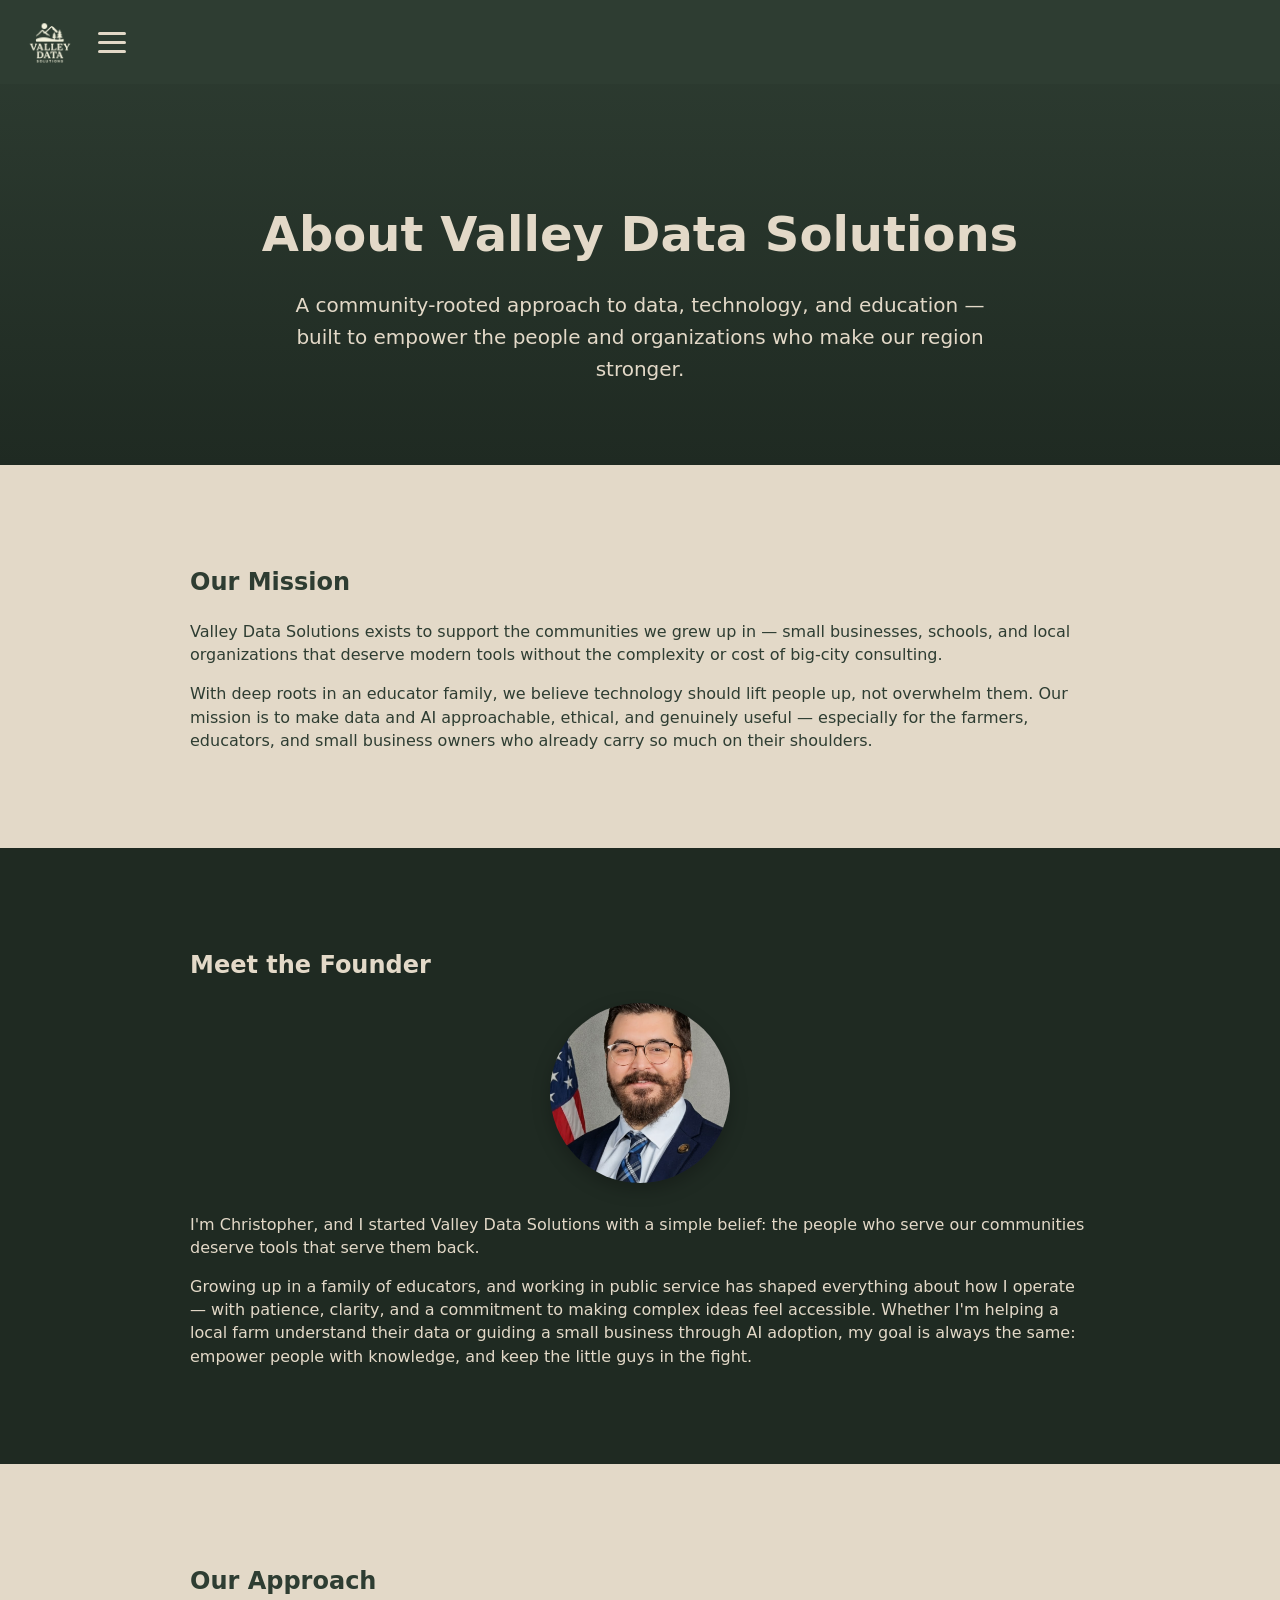
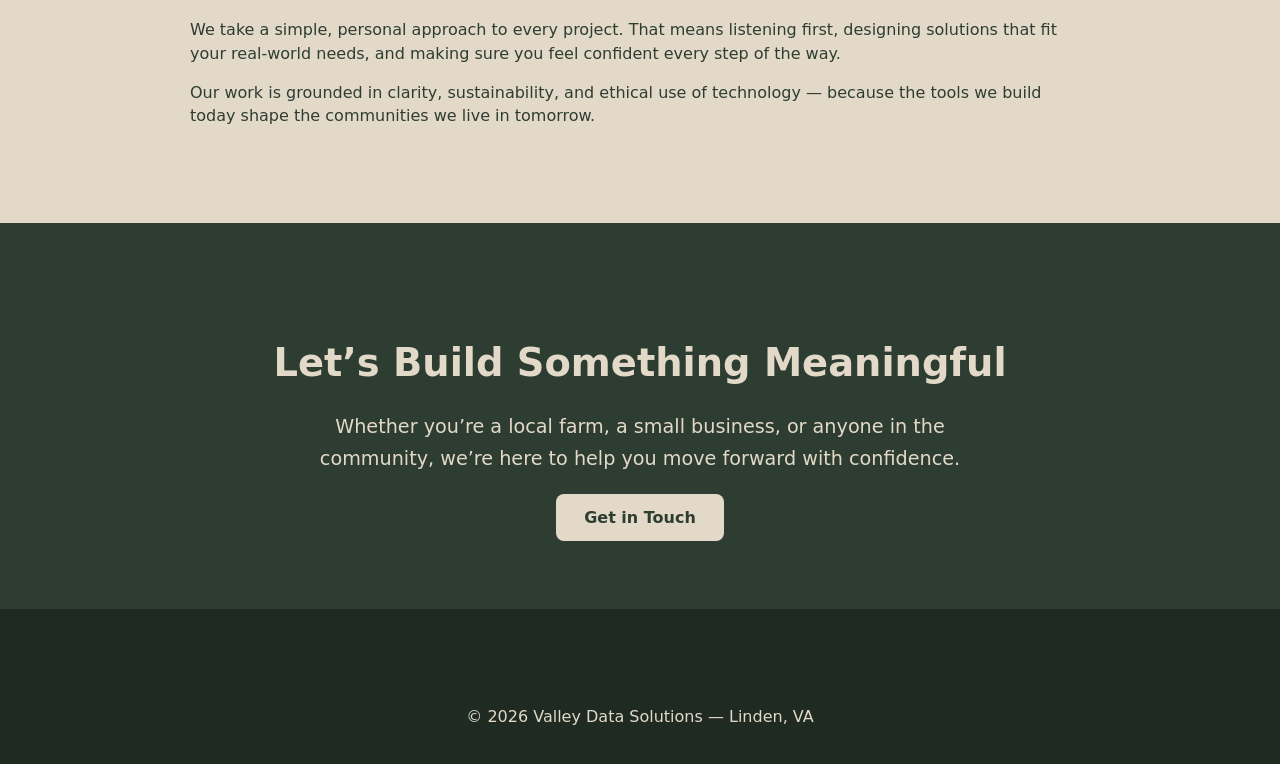
==== commit 0a6918f3: "Functional Form Test" ====
--- a/about.html
+++ b/about.html
@@ -60,7 +60,7 @@
                 Valley Data Solutions exists to support the communities we grew up in — small businesses, schools, and local organizations that deserve modern tools without the complexity or cost of big‑city consulting.
             </p>
             <p>
-                With deep roots in an educator family, we believe technology should lift people up, not overwhelm them. Our mission is to make data and AI approachable, ethical, and genuinely useful — especially for the teachers, administrators, and small business owners who already carry so much on their shoulders.
+                With deep roots in an educator family, we believe technology should lift people up, not overwhelm them. Our mission is to make data and AI approachable, ethical, and genuinely useful — especially for the farmers, educators, and small business owners who already carry so much on their shoulders.
             </p>
         </div>
     </section>
@@ -78,7 +78,7 @@
                 I'm Christopher, and I started Valley Data Solutions with a simple belief: the people who serve our communities deserve tools that serve them back.
             </p>
             <p>
-                Growing up in a family of educators shaped everything about how I work — with patience, clarity, and a commitment to making complex ideas feel accessible. Whether I'm helping a school understand their data or guiding a small business through AI adoption, my goal is always the same: empower people with knowledge, not jargon.
+                Growing up in a family of educators, and working in public service has shaped everything about how I operate — with patience, clarity, and a commitment to making complex ideas feel accessible. Whether I'm helping a local farm understand their data or guiding a small business through AI adoption, my goal is always the same: empower people with knowledge, and keep the little guys in the fight.
             </p>
         </div>
     </section>
@@ -88,7 +88,7 @@
         <div class="inner">
             <h2>Our Approach</h2>
             <p>
-                We take a warm, human‑centered approach to every project. That means listening first, designing solutions that fit your real‑world needs, and making sure you feel confident every step of the way.
+                We take a simple, personal approach to every project. That means listening first, designing solutions that fit your real‑world needs, and making sure you feel confident every step of the way.
             </p>
             <p>
                 Our work is grounded in clarity, sustainability, and ethical use of technology — because the tools we build today shape the communities we live in tomorrow.
@@ -100,7 +100,7 @@
     <section class="cta-section">
         <h2>Let’s Build Something Meaningful</h2>
         <p>
-            Whether you’re a school, a small business, or a community organization, we’re here to help you move forward with confidence.
+            Whether you’re a local farm, a small business, or anyone in the community, we’re here to help you move forward with confidence.
         </p>
 
         <a href="contact.html">Get in Touch</a>
--- a/styles.css
+++ b/styles.css
@@ -461,42 +461,66 @@
     }
 }
 
-/* -----------------------------------
-   MOBILE FORM OPTIMIZATION
------------------------------------ */
+/* -------------------------------------------------
+   MOBILE FORM OPTIMIZATION (Contact + Class pages)
+   Soft cream card, rounded corners, compact spacing
+-------------------------------------------------- */
 @media (max-width: 600px) {
 
-    /* Reduce overall form width */
-    .contact-form {
-        padding: 1.4rem 1.2rem;
+    /* Form container card */
+    .contact-section form,
+    .class-section form {
+        background: var(--cream);
+        border-radius: 14px;
+        padding: 1.6rem 1.2rem;
         max-width: 92%;
         margin: 0 auto;
-    }
-
-    /* Make inputs feel more compact */
-    .contact-form input,
-    .contact-form textarea {
+        box-shadow: 0 2px 8px rgba(0,0,0,0.08);
+        box-sizing: border-box;
+    }
+
+    /* Labels */
+    .contact-section label,
+    .class-section label {
+        font-size: 0.9rem;
+        margin-bottom: 0.5rem;
+        color: var(--green-deep);
+        display: block;
+    }
+
+    /* Inputs + Textareas */
+    .contact-section input,
+    .contact-section textarea,
+    .class-section input,
+    .class-section textarea {
+        width: 100%;
         padding: 0.65rem 0.75rem;
         font-size: 1rem;
-    }
-
-    /* Reduce label spacing */
-    .contact-form label {
-        margin-bottom: 0.8rem;
-        font-size: 0.9rem;
-    }
-
-    /* Tighter spacing between fields */
+        border-radius: 10px;
+        border: 1px solid rgba(0,0,0,0.15);
+        background: #fff;
+        box-sizing: border-box;
+        margin-bottom: 1rem;
+    }
+
+    .contact-section textarea,
+    .class-section textarea {
+        min-height: 120px;
+    }
+
+    /* Collapse two-column rows (if used) */
     .form-row {
         flex-direction: column;
-        gap: 0.6rem;
-    }
-
-    /* Make the submit button fit better */
-    .contact-form button {
+        gap: 0.7rem;
+    }
+
+    /* Submit button */
+    .contact-section button,
+    .class-section button {
         width: 100%;
         padding: 0.9rem;
         font-size: 1.05rem;
-        margin-top: 1rem;
-    }
-}
+        border-radius: 10px;
+        margin-top: 0.5rem;
+    }
+}
